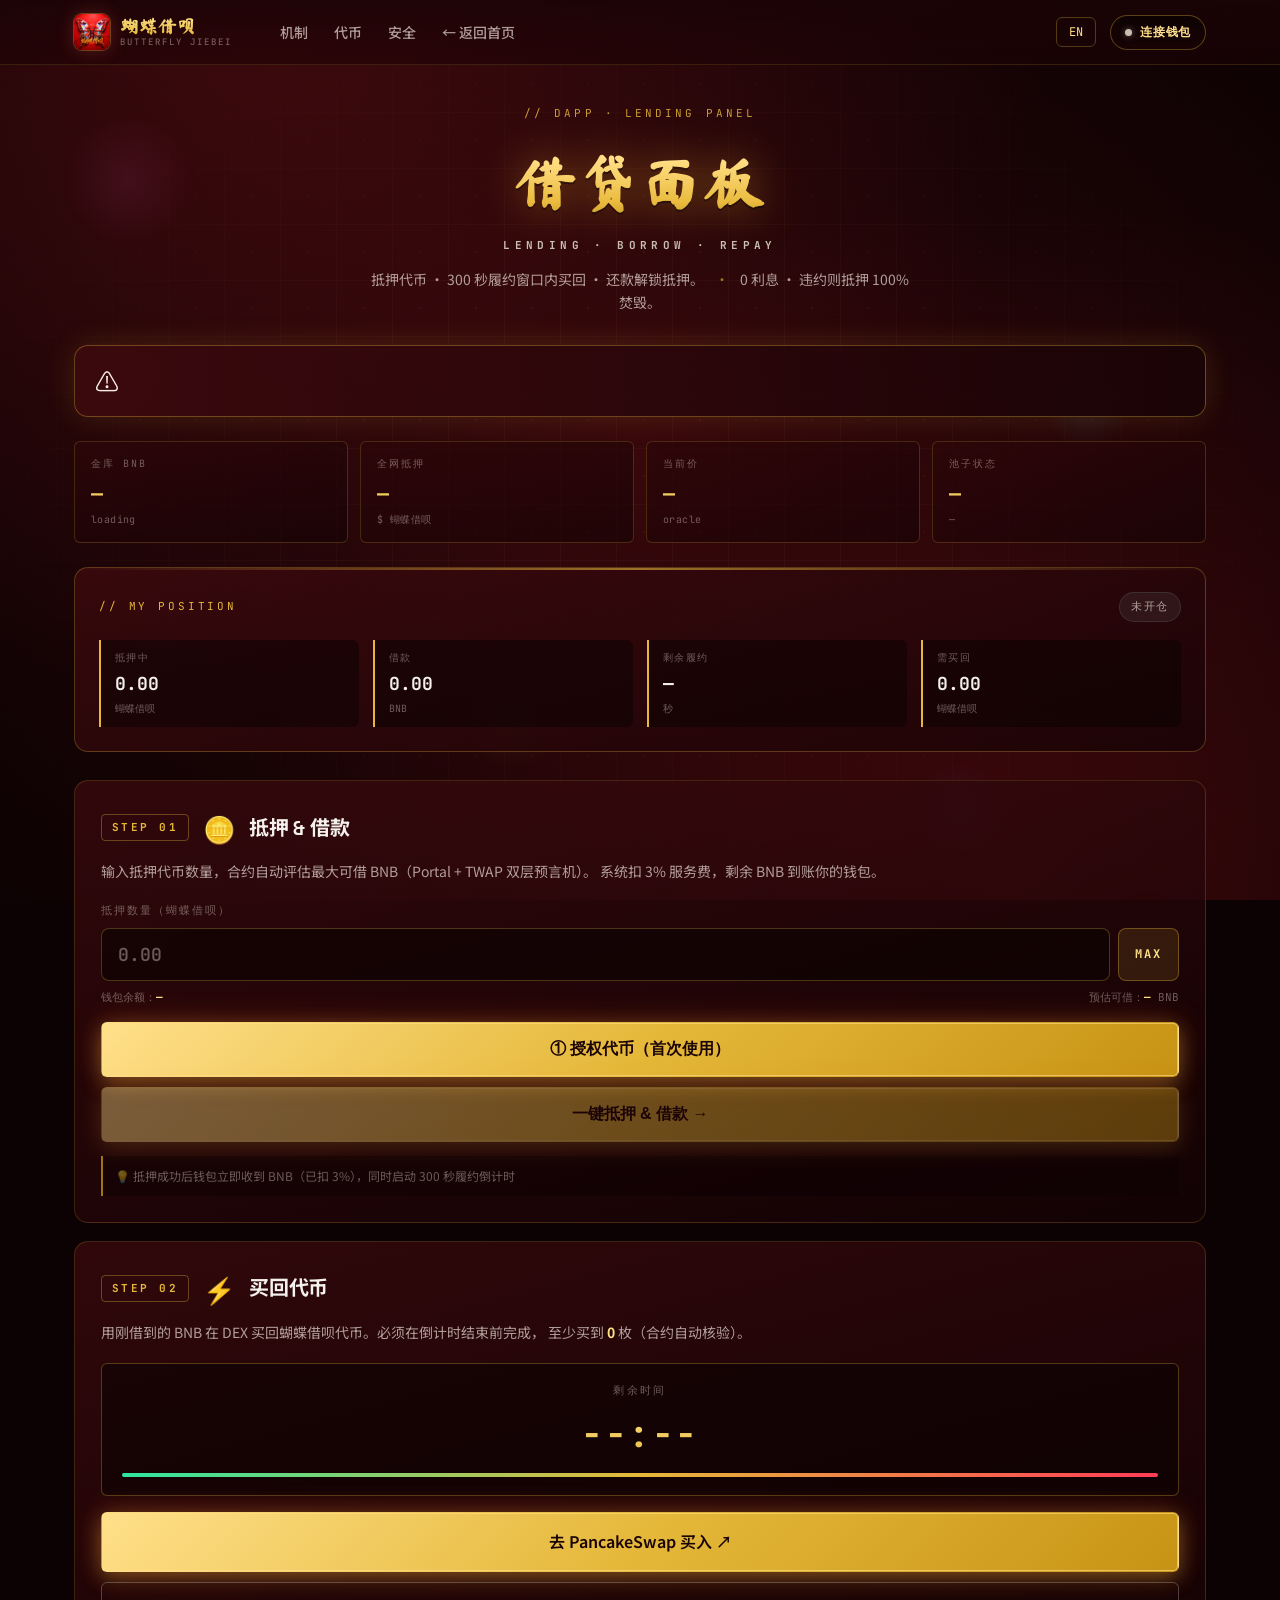
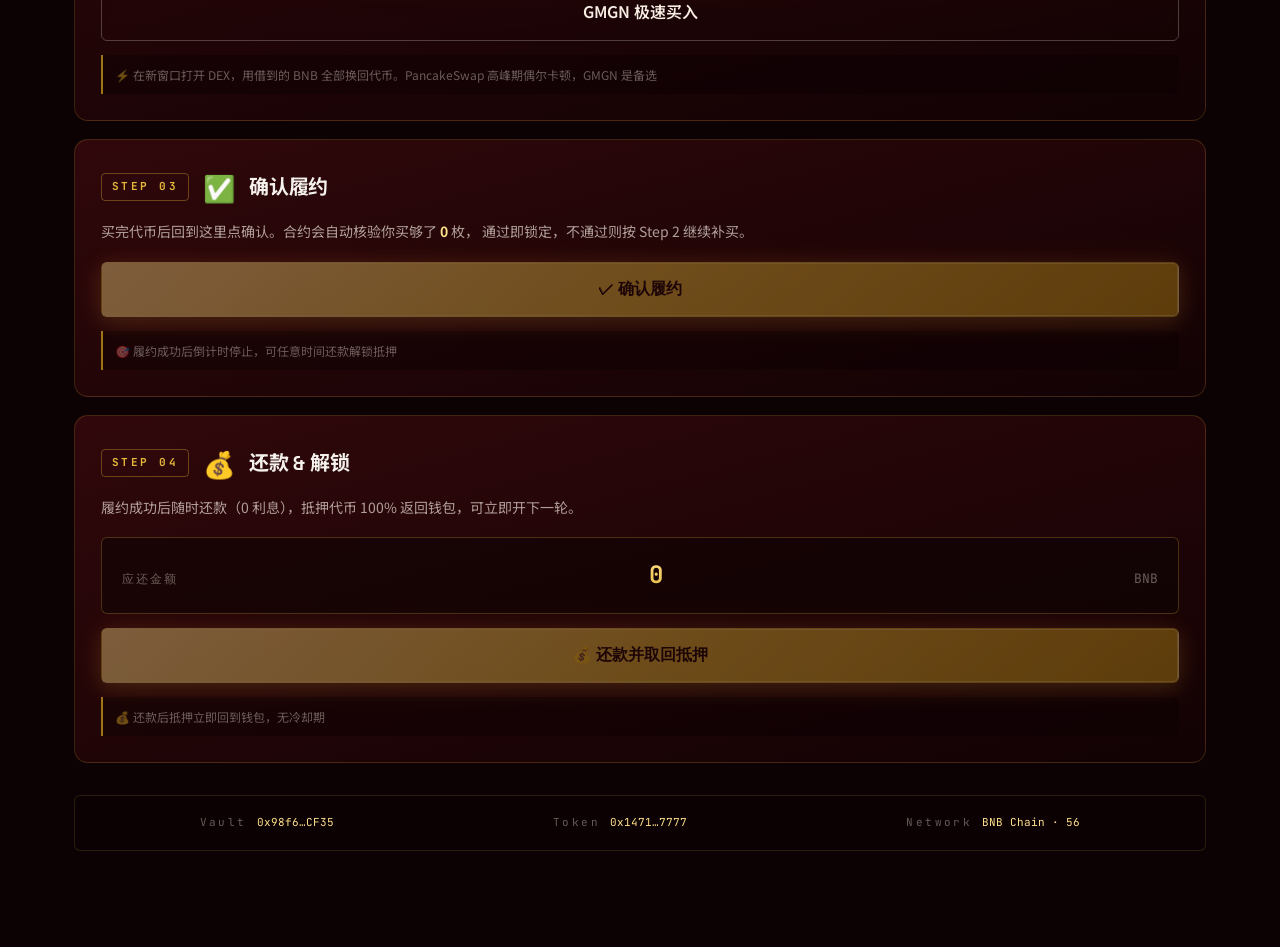
==== app.html @ 82dfabbe "Add DApp lending panel (app.html) wired to live Vault/Token - Full 4-step flow UI: stake & borrow → " ====
<!DOCTYPE html>
<html lang="zh-CN">
<head>
<meta charset="UTF-8" />
<meta name="viewport" content="width=device-width, initial-scale=1.0" />
<title>蝴蝶借呗 DApp · 借贷面板</title>
<meta name="description" content="蝴蝶借呗借贷面板：抵押代币 · 300 秒履约窗口内买回 · 还款解锁。" />
<link rel="icon" href="logo.png" />
<link rel="preconnect" href="https://fonts.googleapis.com" />
<link rel="preconnect" href="https://fonts.gstatic.com" crossorigin />
<link href="https://fonts.googleapis.com/css2?family=JetBrains+Mono:wght@400;500;700&family=Space+Grotesk:wght@500;600;700&family=Noto+Sans+SC:wght@400;700;900&family=Ma+Shan+Zheng&display=swap" rel="stylesheet" />
<link rel="stylesheet" href="styles.css" />
<link rel="stylesheet" href="app.css" />
</head>
<body class="app-body">

<div class="bg-grid" aria-hidden="true"></div>
<div class="bg-scanline" aria-hidden="true"></div>

<!-- NAV -->
<nav class="nav">
  <div class="nav-inner">
    <a class="brand" href="index.html">
      <img class="brand-mark" src="logo.png" alt="蝴蝶借呗" />
      <span class="brand-text">
        <span class="brand-cn">蝴蝶借呗</span>
        <span class="brand-en">BUTTERFLY&nbsp;JIEBEI</span>
      </span>
    </a>
    <div class="nav-links">
      <a href="index.html#mechanism" data-i="nav.mechanism">机制</a>
      <a href="index.html#tokenomics" data-i="nav.tokenomics">代币</a>
      <a href="index.html#security" data-i="nav.security">安全</a>
      <a href="index.html">← 返回首页</a>
    </div>
    <div class="nav-right">
      <button class="lang-switch" id="langSwitch" aria-label="Language">EN</button>
      <button class="btn-wallet" id="walletBtn" type="button">
        <span class="wallet-dot"></span>
        <span class="wallet-label" data-i="wallet.connect">连接钱包</span>
      </button>
    </div>
  </div>
</nav>

<main class="app-main">
  <div class="container">

    <!-- HEADER -->
    <header class="app-header">
      <div class="app-tag">// DAPP · LENDING PANEL</div>
      <h1 class="app-title">
        <span class="title-cn">借贷面板</span>
        <span class="title-en">LENDING · BORROW · REPAY</span>
      </h1>
      <p class="app-sub">
        抵押代币 · 300 秒履约窗口内买回 · 还款解锁抵押。
        <span class="sub-sep">·</span>
        0 利息 · 违约则抵押 100% 焚毁。
      </p>
    </header>

    <!-- STATE BANNER -->
    <div class="state-banner" id="stateBanner" hidden>
      <span class="sb-icon" id="sbIcon">⚠️</span>
      <div class="sb-text">
        <div class="sb-title" id="sbTitle"></div>
        <div class="sb-desc" id="sbDesc"></div>
      </div>
      <button class="sb-action" id="sbAction" type="button" hidden></button>
    </div>

    <!-- LIVE STATS STRIP -->
    <section class="stats-strip" id="statsStrip">
      <div class="stat-tile">
        <div class="st-label">金库 BNB</div>
        <div class="st-val" id="stVaultBnb">—</div>
        <div class="st-sub" id="stVaultBnbSub">loading</div>
      </div>
      <div class="stat-tile">
        <div class="st-label">全网抵押</div>
        <div class="st-val" id="stSTotal">—</div>
        <div class="st-sub" id="stSTotalSub">$ 蝴蝶借呗</div>
      </div>
      <div class="stat-tile">
        <div class="st-label">当前价</div>
        <div class="st-val" id="stPrice">—</div>
        <div class="st-sub" id="stPriceSrc">oracle</div>
      </div>
      <div class="stat-tile">
        <div class="st-label">池子状态</div>
        <div class="st-val" id="stPool">—</div>
        <div class="st-sub" id="stPoolSub">—</div>
      </div>
    </section>

    <!-- POSITION CARD -->
    <section class="position-card" id="positionCard">
      <div class="pc-head">
        <span class="pc-tag">// MY POSITION</span>
        <span class="pc-status" id="pcStatus">未开仓</span>
      </div>
      <div class="pc-grid">
        <div class="pc-item">
          <div class="pc-k">抵押中</div>
          <div class="pc-v" id="pcStake">0.00</div>
          <div class="pc-u">蝴蝶借呗</div>
        </div>
        <div class="pc-item">
          <div class="pc-k">借款</div>
          <div class="pc-v" id="pcBorrow">0.00</div>
          <div class="pc-u">BNB</div>
        </div>
        <div class="pc-item">
          <div class="pc-k">剩余履约</div>
          <div class="pc-v" id="pcTime">—</div>
          <div class="pc-u" id="pcTimeSub">秒</div>
        </div>
        <div class="pc-item">
          <div class="pc-k">需买回</div>
          <div class="pc-v" id="pcReq">0.00</div>
          <div class="pc-u">蝴蝶借呗</div>
        </div>
      </div>
      <div class="pc-progress" id="pcProgress" hidden>
        <div class="pc-progress-fill" id="pcProgressFill"></div>
      </div>
    </section>

    <!-- STEP 1: STAKE & BORROW -->
    <section class="step-card" data-step="1" id="step1">
      <div class="step-head">
        <div class="step-badge">STEP 01</div>
        <div class="step-emoji">🪙</div>
        <h2 class="step-title">抵押 &amp; 借款</h2>
      </div>
      <p class="step-desc">
        输入抵押代币数量，合约自动评估最大可借 BNB（Portal + TWAP 双层预言机）。
        系统扣 3% 服务费，剩余 BNB 到账你的钱包。
      </p>

      <div class="input-group">
        <label class="input-label">抵押数量（蝴蝶借呗）</label>
        <div class="input-row">
          <input type="number" class="input" id="stakeInput" placeholder="0.00" min="0" step="any" />
          <button class="btn-max" id="maxBtn" type="button">MAX</button>
        </div>
        <div class="input-meta">
          <span>钱包余额：<b id="tokenBal">—</b></span>
          <span>预估可借：<b id="bmaxPreview">—</b> BNB</span>
        </div>
      </div>

      <div class="btn-stack">
        <button class="btn btn-primary btn-lg" id="approveBtn" type="button" hidden>
          ① 授权代币（首次使用）
        </button>
        <button class="btn btn-primary btn-lg" id="stakeBtn" type="button" disabled>
          一键抵押 &amp; 借款 →
        </button>
      </div>
      <p class="step-help">💡 抵押成功后钱包立即收到 BNB（已扣 3%），同时启动 300 秒履约倒计时</p>
    </section>

    <!-- STEP 2: BUY BACK -->
    <section class="step-card" data-step="2" id="step2">
      <div class="step-head">
        <div class="step-badge">STEP 02</div>
        <div class="step-emoji">⚡</div>
        <h2 class="step-title">买回代币</h2>
      </div>
      <p class="step-desc">
        用刚借到的 BNB 在 DEX 买回蝴蝶借呗代币。必须在倒计时结束前完成，
        至少买到 <b id="requireDisplay">0</b> 枚（合约自动核验）。
      </p>
      <div class="countdown-box" id="countdownBox">
        <div class="cd-label">剩余时间</div>
        <div class="cd-value" id="countdownValue">--:--</div>
        <div class="cd-bar"><div class="cd-bar-fill" id="cdBarFill"></div></div>
      </div>
      <div class="btn-stack">
        <a class="btn btn-primary btn-lg" id="pancakeBtn" href="#" target="_blank" rel="noopener">
          去 PancakeSwap 买入 ↗
        </a>
        <a class="btn btn-ghost btn-lg" id="gmgnBtn" href="#" target="_blank" rel="noopener">
          GMGN 极速买入
        </a>
      </div>
      <p class="step-help">⚡ 在新窗口打开 DEX，用借到的 BNB 全部换回代币。PancakeSwap 高峰期偶尔卡顿，GMGN 是备选</p>
    </section>

    <!-- STEP 3: CONFIRM -->
    <section class="step-card" data-step="3" id="step3">
      <div class="step-head">
        <div class="step-badge">STEP 03</div>
        <div class="step-emoji">✅</div>
        <h2 class="step-title">确认履约</h2>
      </div>
      <p class="step-desc">
        买完代币后回到这里点确认。合约会自动核验你买够了 <b id="requireDisplay2">0</b> 枚，
        通过即锁定，不通过则按 Step 2 继续补买。
      </p>
      <div class="btn-stack">
        <button class="btn btn-primary btn-lg" id="confirmBtn" type="button" disabled>
          ✓ 确认履约
        </button>
      </div>
      <p class="step-help">🎯 履约成功后倒计时停止，可任意时间还款解锁抵押</p>
    </section>

    <!-- STEP 4: REPAY -->
    <section class="step-card" data-step="4" id="step4">
      <div class="step-head">
        <div class="step-badge">STEP 04</div>
        <div class="step-emoji">💰</div>
        <h2 class="step-title">还款 &amp; 解锁</h2>
      </div>
      <p class="step-desc">
        履约成功后随时还款（0 利息），抵押代币 100% 返回钱包，可立即开下一轮。
      </p>
      <div class="repay-row">
        <div class="repay-k">应还金额</div>
        <div class="repay-v" id="repayAmount">0</div>
        <div class="repay-u">BNB</div>
      </div>
      <div class="btn-stack">
        <button class="btn btn-primary btn-lg" id="repayBtn" type="button" disabled>
          💰 还款并取回抵押
        </button>
      </div>
      <p class="step-help">💰 还款后抵押立即回到钱包，无冷却期</p>
    </section>

    <!-- FOOTER META -->
    <div class="app-meta">
      <div class="meta-row">
        <span class="meta-k">Vault</span>
        <a class="meta-v" id="vaultAddr" href="#" target="_blank" rel="noopener">0x98f6…CF35</a>
      </div>
      <div class="meta-row">
        <span class="meta-k">Token</span>
        <a class="meta-v" id="tokenAddr" href="#" target="_blank" rel="noopener">0x1471…7777</a>
      </div>
      <div class="meta-row">
        <span class="meta-k">Network</span>
        <span class="meta-v">BNB Chain · 56</span>
      </div>
    </div>

  </div>
</main>

<!-- Toast root -->
<div class="toast-root" id="toastRoot" aria-live="polite"></div>

<script type="importmap">
{
  "imports": {
    "ethers": "https://esm.sh/ethers@6.13.4"
  }
}
</script>
<script src="config.js"></script>
<script src="script.js"></script>
<script type="module" src="app.js"></script>
</body>
</html>
---- styles.css ----
/* ═══════════════════════════════════════════════════════════════════════
   蝴蝶借呗 · Butterfly Jiebei — Landing Site
   Palette: Deep Crimson + Chrome Silver + Imperial Gold + Holographic
   ═══════════════════════════════════════════════════════════════════════ */

:root {
  /* Core reds */
  --red-deepest: #0D0203;
  --red-abyss:   #1A0406;
  --red-bg:      #2A0609;
  --red-mid:     #5A0D12;
  --red-brand:   #B3151C;
  --red-glow:    #FF2A35;

  /* Chrome / silver */
  --chrome-1: #F4F1EC;
  --chrome-2: #C9BFB3;
  --chrome-3: #6B5F54;

  /* Gold */
  --gold-1:  #FFE08A;
  --gold-2:  #E5B83A;
  --gold-3:  #9E7514;

  /* Holographic hues (used sparingly as gradients) */
  --holo-a:  #FF6BCB;
  --holo-b:  #7A6BFF;
  --holo-c:  #4EE3FF;
  --holo-d:  #B6FF5F;

  /* Text */
  --text:     #F7EDE3;
  --text-dim: rgba(247,237,227,0.66);
  --text-fade:rgba(247,237,227,0.38);

  /* Utility */
  --danger:  #FF3D57;
  --emerald: #2EE6A0;
  --amber:   var(--gold-2);

  /* Layout */
  --nav-h: 64px;
  --radius: 6px;
  --radius-lg: 14px;
}

* { box-sizing: border-box; margin: 0; padding: 0; }

html { scroll-behavior: smooth; }

body {
  font-family: 'Inter', 'Noto Sans SC', -apple-system, BlinkMacSystemFont, sans-serif;
  color: var(--text);
  background: var(--red-deepest);
  overflow-x: hidden;
  min-height: 100vh;
  line-height: 1.6;
  position: relative;
}

/* ─────────────── Global background: deep crimson + circuit + vignette ─────────────── */

body::before {
  content: "";
  position: fixed;
  inset: 0;
  z-index: -3;
  background:
    radial-gradient(ellipse at 20% 0%, rgba(255,42,53,0.18) 0%, transparent 55%),
    radial-gradient(ellipse at 80% 100%, rgba(179,21,28,0.25) 0%, transparent 55%),
    radial-gradient(ellipse at center, var(--red-bg) 0%, var(--red-abyss) 50%, var(--red-deepest) 100%);
  animation: bgPulse 14s ease-in-out infinite;
}

@keyframes bgPulse {
  0%,100% { filter: brightness(1); }
  50%     { filter: brightness(1.12); }
}

/* Circuit grid */
.bg-grid {
  position: fixed;
  inset: 0;
  z-index: -2;
  pointer-events: none;
  background-image:
    linear-gradient(rgba(255,200,160,0.035) 1px, transparent 1px),
    linear-gradient(90deg, rgba(255,200,160,0.035) 1px, transparent 1px),
    radial-gradient(circle at 50% 50%, rgba(255,180,100,0.06) 1px, transparent 1.5px);
  background-size: 56px 56px, 56px 56px, 56px 56px;
  mask-image: radial-gradient(ellipse at center, black 30%, transparent 85%);
  -webkit-mask-image: radial-gradient(ellipse at center, black 30%, transparent 85%);
  animation: gridDrift 40s linear infinite;
}

@keyframes gridDrift {
  from { background-position: 0 0, 0 0, 0 0; }
  to   { background-position: 56px 56px, -56px 56px, 28px 28px; }
}

/* CRT scanlines (very subtle) */
.bg-scanline {
  position: fixed;
  inset: 0;
  z-index: -1;
  pointer-events: none;
  background: repeating-linear-gradient(
    0deg,
    rgba(0,0,0,0) 0px,
    rgba(0,0,0,0) 2px,
    rgba(0,0,0,0.05) 2px,
    rgba(0,0,0,0.05) 3px
  );
  opacity: 0.4;
  mix-blend-mode: multiply;
  animation: scanMove 8s linear infinite;
}

@keyframes scanMove {
  from { background-position-y: 0; }
  to   { background-position-y: 100px; }
}

/* Floating holographic particles */
body::after {
  content: "";
  position: fixed;
  inset: 0;
  z-index: -1;
  pointer-events: none;
  background:
    radial-gradient(circle at 10% 20%, rgba(255,107,203,0.08) 0%, transparent 5%),
    radial-gradient(circle at 85% 45%, rgba(78,227,255,0.07) 0%, transparent 4%),
    radial-gradient(circle at 40% 80%, rgba(182,255,95,0.06) 0%, transparent 5%),
    radial-gradient(circle at 75% 90%, rgba(122,107,255,0.08) 0%, transparent 4%);
  animation: floatOrbs 22s ease-in-out infinite alternate;
}

@keyframes floatOrbs {
  0%   { transform: translate(0,0) scale(1); }
  50%  { transform: translate(-20px,15px) scale(1.1); }
  100% { transform: translate(30px,-25px) scale(0.95); }
}

/* ─────────────── Typography ─────────────── */

h1,h2,h3,h4 { font-family: 'Space Grotesk', 'Noto Sans SC', sans-serif; letter-spacing: -0.01em; }

.brand-cn,
.title-cn {
  font-family: 'Ma Shan Zheng', 'ZCOOL KuaiLe', 'Noto Sans SC', cursive;
  font-weight: 900;
  letter-spacing: 0.05em;
}

.mono, .step-code, pre, code, .tile-label, .sec-tag, .num, .brand-en, .road-tag, .tok-bd-v, .tok-v, .ex-label, .wheel-n {
  font-family: 'JetBrains Mono', ui-monospace, SFMono-Regular, Menlo, monospace;
}

/* Gold calligraphy gradient (for 蝴蝶借呗 text) */
.title-cn {
  background: linear-gradient(180deg, #FFF0C4 0%, var(--gold-1) 25%, var(--gold-2) 55%, var(--gold-3) 95%);
  -webkit-background-clip: text;
  background-clip: text;
  color: transparent;
  filter: drop-shadow(0 2px 0 rgba(0,0,0,0.4)) drop-shadow(0 0 28px rgba(255,180,40,0.5));
  text-shadow: 0 0 1px rgba(255,200,80,0.2);
}

/* ─────────────── Layout ─────────────── */

.container {
  max-width: 1180px;
  margin: 0 auto;
  padding: 0 24px;
  position: relative;
}

.section {
  padding: 96px 0;
  position: relative;
}

.sec-head {
  text-align: center;
  margin-bottom: 56px;
}
.sec-tag {
  color: var(--gold-2);
  font-size: 12px;
  letter-spacing: 0.28em;
  margin-bottom: 14px;
  opacity: 0.85;
}
.sec-title {
  font-size: clamp(28px, 5vw, 46px);
  font-weight: 800;
  background: linear-gradient(180deg, var(--chrome-1) 0%, var(--chrome-2) 70%, var(--chrome-3) 100%);
  -webkit-background-clip: text;
  background-clip: text;
  color: transparent;
  margin-bottom: 12px;
  filter: drop-shadow(0 2px 6px rgba(0,0,0,0.6));
}
.sec-sub {
  color: var(--text-dim);
  max-width: 640px;
  margin: 0 auto;
  font-size: 15px;
}

/* ─────────────── NAV ─────────────── */

.nav {
  position: sticky;
  top: 0;
  z-index: 50;
  backdrop-filter: blur(14px) saturate(1.2);
  -webkit-backdrop-filter: blur(14px) saturate(1.2);
  background: linear-gradient(180deg, rgba(26,4,6,0.85) 0%, rgba(26,4,6,0.55) 100%);
  border-bottom: 1px solid rgba(229,184,58,0.15);
}
.nav-inner {
  max-width: 1180px;
  margin: 0 auto;
  padding: 0 24px;
  height: var(--nav-h);
  display: flex;
  align-items: center;
  gap: 32px;
}
.brand {
  display: inline-flex;
  align-items: center;
  gap: 10px;
  text-decoration: none;
}
.brand-mark {
  width: 36px;
  height: 36px;
  object-fit: contain;
  border-radius: 8px;
  box-shadow: 0 0 0 1px rgba(229,184,58,0.3), 0 0 18px rgba(255,100,100,0.25);
  animation: brandPulse 3s ease-in-out infinite;
}
@keyframes brandPulse {
  0%,100% { filter: drop-shadow(0 0 6px rgba(255,160,50,0.35)); }
  50%     { filter: drop-shadow(0 0 14px rgba(255,180,80,0.7)); }
}
.brand-text { display: inline-flex; flex-direction: column; line-height: 1; gap: 3px; }
.brand-cn {
  font-size: 18px;
  background: linear-gradient(180deg, var(--gold-1) 0%, var(--gold-2) 100%);
  -webkit-background-clip: text;
  background-clip: text;
  color: transparent;
}
.brand-en {
  font-size: 9px;
  letter-spacing: 0.22em;
  color: var(--text-fade);
  font-weight: 500;
}

.nav-links {
  display: flex;
  gap: 26px;
  margin-left: 16px;
  flex: 1;
}
.nav-links a {
  color: var(--text-dim);
  text-decoration: none;
  font-size: 14px;
  font-weight: 500;
  transition: color .25s, text-shadow .25s;
  position: relative;
}
.nav-links a:hover {
  color: var(--gold-1);
  text-shadow: 0 0 12px rgba(255,200,80,0.45);
}
.nav-links a::after {
  content: "";
  position: absolute;
  left: 0; bottom: -6px;
  height: 1px;
  width: 0;
  background: linear-gradient(90deg, var(--gold-2), transparent);
  transition: width .3s ease;
}
.nav-links a:hover::after { width: 100%; }

.nav-right { display: flex; align-items: center; gap: 14px; margin-left: auto; }

.lang-switch {
  background: transparent;
  border: 1px solid rgba(229,184,58,0.3);
  color: var(--gold-1);
  padding: 6px 12px;
  border-radius: var(--radius);
  font-family: 'JetBrains Mono', monospace;
  font-size: 12px;
  cursor: pointer;
  transition: all .25s;
}
.lang-switch:hover {
  border-color: var(--gold-2);
  background: rgba(229,184,58,0.12);
  box-shadow: 0 0 14px rgba(229,184,58,0.25);
}

/* Connect Wallet button */
.btn-wallet {
  display: inline-flex;
  align-items: center;
  gap: 8px;
  background: linear-gradient(180deg, rgba(10,2,3,0.7), rgba(26,4,6,0.5));
  border: 1px solid rgba(229,184,58,0.35);
  color: var(--gold-1);
  font-family: 'JetBrains Mono', monospace;
  font-size: 12px;
  font-weight: 600;
  letter-spacing: 0.06em;
  padding: 8px 14px;
  border-radius: 999px;
  cursor: pointer;
  transition: all .25s;
  position: relative;
}
.btn-wallet:hover:not(:disabled) {
  border-color: var(--gold-1);
  background: rgba(229,184,58,0.12);
  box-shadow: 0 0 18px rgba(229,184,58,0.35);
  transform: translateY(-1px);
}
.btn-wallet:disabled { opacity: 0.6; cursor: wait; }
.btn-wallet .wallet-dot {
  width: 7px; height: 7px;
  border-radius: 50%;
  background: var(--chrome-2);
  box-shadow: 0 0 6px rgba(201,191,179,0.5);
  transition: background .3s, box-shadow .3s;
}
.btn-wallet.connected {
  border-color: rgba(46,230,160,0.6);
  color: var(--chrome-1);
  background: linear-gradient(180deg, rgba(8,32,22,0.75), rgba(5,22,14,0.6));
}
.btn-wallet.connected:hover {
  border-color: var(--emerald);
  box-shadow: 0 0 18px rgba(46,230,160,0.35);
}
.btn-wallet.connected .wallet-dot {
  background: var(--emerald);
  box-shadow: 0 0 10px var(--emerald);
  animation: blinkDot 1.6s ease-in-out infinite;
}
.btn-wallet.loading .wallet-dot {
  background: var(--gold-2);
  animation: spin 0.9s linear infinite;
  border-radius: 2px;
}
@keyframes spin { to { transform: rotate(360deg); } }

/* Disconnect menu */
.wallet-menu {
  position: absolute;
  top: calc(100% + 8px);
  right: 0;
  min-width: 220px;
  padding: 8px;
  background: linear-gradient(180deg, rgba(26,4,6,0.98), rgba(10,2,3,0.98));
  border: 1px solid rgba(229,184,58,0.35);
  border-radius: 10px;
  box-shadow: 0 20px 40px rgba(0,0,0,0.5);
  z-index: 100;
  display: none;
  backdrop-filter: blur(8px);
}
.wallet-menu.open { display: block; animation: fadeUp .2s ease; }
.wallet-menu-item {
  display: flex;
  align-items: center;
  gap: 8px;
  width: 100%;
  padding: 8px 12px;
  background: transparent;
  border: none;
  color: var(--text);
  font-family: 'JetBrains Mono', monospace;
  font-size: 12px;
  text-align: left;
  border-radius: 6px;
  cursor: pointer;
  transition: background .2s, color .2s;
  text-decoration: none;
}
.wallet-menu-item:hover { background: rgba(229,184,58,0.1); color: var(--gold-1); }
.wallet-menu-item.danger:hover { background: rgba(255,61,87,0.12); color: var(--danger); }
.wallet-menu-full {
  padding: 10px 12px;
  font-size: 11px;
  color: var(--text-fade);
  word-break: break-all;
  line-height: 1.6;
  border-bottom: 1px dashed rgba(229,184,58,0.2);
  margin-bottom: 6px;
}
.wallet-menu-full b { color: var(--gold-1); font-weight: 600; }

/* Mobile nav: only brand + lang + wallet; drop the long "进入 App · 毕业后开放" */
@media (max-width: 900px) {
  .nav-launch { display: none !important; }
  .nav-inner { gap: 12px; padding: 0 14px; }
  .nav-right { gap: 8px; }
  .btn-wallet {
    padding: 7px 12px;
    font-size: 11px;
    gap: 6px;
    letter-spacing: 0.02em;
  }
  .btn-wallet .wallet-label {
    max-width: 120px;
    overflow: hidden;
    text-overflow: ellipsis;
    white-space: nowrap;
  }
  .lang-switch { padding: 6px 10px; font-size: 11px; }
  /* Viewport-safe dropdown (doesn't get clipped when button is near edge) */
  .wallet-menu {
    position: fixed;
    top: calc(var(--nav-h) + 8px) !important;
    right: 12px;
    left: auto;
    min-width: 240px;
    max-width: calc(100vw - 24px);
  }
}
@media (max-width: 380px) {
  .brand-en { display: none; }
  .btn-wallet .wallet-label { max-width: 92px; }
}

/* ─────────────── Buttons ─────────────── */

.btn {
  display: inline-flex;
  align-items: center;
  justify-content: center;
  gap: 8px;
  padding: 12px 22px;
  border-radius: var(--radius);
  font-weight: 600;
  font-size: 14px;
  text-decoration: none;
  cursor: pointer;
  border: 1px solid transparent;
  transition: transform .2s, box-shadow .3s, background .3s, border-color .3s;
  position: relative;
  overflow: hidden;
}
.btn-lg { padding: 16px 32px; font-size: 16px; }

.btn-primary {
  color: #1a0406;
  background: linear-gradient(135deg, var(--gold-1) 0%, var(--gold-2) 50%, #C79315 100%);
  box-shadow:
    0 0 0 1px rgba(255,224,138,0.6) inset,
    0 6px 20px rgba(229,184,58,0.35),
    0 0 30px rgba(255,100,40,0.25);
}
.btn-primary:hover {
  transform: translateY(-2px);
  box-shadow:
    0 0 0 1px rgba(255,224,138,0.8) inset,
    0 10px 28px rgba(229,184,58,0.55),
    0 0 40px rgba(255,100,40,0.4);
}
.btn-primary::before {
  content: "";
  position: absolute;
  top: 0; left: -60%;
  width: 40%; height: 100%;
  background: linear-gradient(90deg, transparent, rgba(255,255,255,0.45), transparent);
  transform: skewX(-20deg);
  animation: btnShine 3.5s ease-in-out infinite;
}
@keyframes btnShine {
  0%, 60% { left: -60%; }
  100%    { left: 130%; }
}

.btn-ghost {
  color: var(--text);
  background: transparent;
  border: 1px solid rgba(244,241,236,0.25);
  backdrop-filter: blur(6px);
}
.btn-ghost:hover {
  border-color: var(--gold-2);
  color: var(--gold-1);
  background: rgba(229,184,58,0.08);
  box-shadow: 0 0 22px rgba(229,184,58,0.3);
}

/* Disabled "Coming Soon" state (nav / CTA buttons before DApp ships) */
.btn-soon {
  position: relative;
  cursor: not-allowed;
  filter: saturate(0.55);
  opacity: 0.82;
}
.btn-soon::after {
  content: "SOON";
  position: absolute;
  top: -8px; right: -10px;
  font-family: 'JetBrains Mono', monospace;
  font-size: 9px;
  font-weight: 700;
  letter-spacing: 0.2em;
  padding: 3px 7px;
  border-radius: 4px;
  background: var(--red-brand);
  color: var(--gold-1);
  box-shadow: 0 0 10px rgba(179,21,28,0.6);
  pointer-events: none;
  animation: soonPulse 2s ease-in-out infinite;
}
@keyframes soonPulse {
  0%,100% { transform: scale(1);   box-shadow: 0 0 10px rgba(179,21,28,0.6); }
  50%     { transform: scale(1.08); box-shadow: 0 0 18px rgba(255,42,53,0.9); }
}
.btn-soon:hover {
  transform: none !important;
  box-shadow: 0 0 0 1px rgba(255,224,138,0.4) inset !important;
}

/* ─────────────── HERO ─────────────── */

.hero {
  min-height: calc(100vh - var(--nav-h));
  display: flex;
  align-items: center;
  justify-content: center;
  text-align: center;
  padding: 60px 24px 100px;
  position: relative;
}

.ascii-banner {
  font-family: 'JetBrains Mono', monospace;
  font-size: 11px;
  line-height: 1.5;
  color: var(--text-fade);
  text-align: left;
  display: inline-block;
  margin: 0 auto 28px;
  padding: 10px 16px;
  background: rgba(10,2,3,0.5);
  border: 1px solid rgba(229,184,58,0.15);
  border-radius: var(--radius);
  white-space: pre;
  opacity: 0;
  animation: fadeUp .8s ease forwards .2s;
}
.ascii-banner .ok { color: var(--emerald); font-weight: 700; }

.hero-logo-wrap {
  position: relative;
  width: min(340px, 70vw);
  height: min(340px, 70vw);
  margin: 0 auto 28px;
  display: flex;
  align-items: center;
  justify-content: center;
}
.hero-logo {
  width: 100%;
  height: 100%;
  object-fit: contain;
  border-radius: 20px;
  box-shadow:
    0 0 0 1px rgba(229,184,58,0.25),
    0 30px 80px rgba(0,0,0,0.6),
    0 0 80px rgba(255,80,40,0.35);
  animation: logoFloat 5s ease-in-out infinite, logoEnter 1.2s cubic-bezier(.2,.9,.3,1.2);
  will-change: transform;
}
@keyframes logoEnter {
  from { opacity: 0; transform: scale(0.7) rotate(-6deg); filter: blur(14px); }
  to   { opacity: 1; transform: scale(1)   rotate(0);    filter: blur(0); }
}
@keyframes logoFloat {
  0%,100% { transform: translateY(0) rotate(0); }
  50%     { transform: translateY(-12px) rotate(0.8deg); }
}
.hero-logo-halo {
  position: absolute;
  inset: -20%;
  z-index: -1;
  border-radius: 50%;
  background:
    conic-gradient(from 0deg,
      rgba(255,107,203,0.35),
      rgba(122,107,255,0.35),
      rgba(78,227,255,0.35),
      rgba(182,255,95,0.25),
      rgba(255,224,138,0.35),
      rgba(255,107,203,0.35));
  filter: blur(50px);
  opacity: 0.55;
  animation: haloSpin 18s linear infinite;
}
@keyframes haloSpin {
  from { transform: rotate(0); }
  to   { transform: rotate(360deg); }
}

.tag-line {
  display: inline-flex;
  align-items: center;
  gap: 10px;
  padding: 8px 16px;
  margin-bottom: 22px;
  background: rgba(10,2,3,0.6);
  border: 1px solid rgba(229,184,58,0.3);
  border-radius: 999px;
  font-size: 12px;
  color: var(--gold-1);
  letter-spacing: 0.1em;
  font-family: 'JetBrains Mono', monospace;
  opacity: 0;
  animation: fadeUp .8s ease forwards .5s;
}
.tag-line .dot {
  width: 7px; height: 7px;
  border-radius: 50%;
  background: var(--red-glow);
  box-shadow: 0 0 10px var(--red-glow);
  animation: blinkDot 1.3s ease-in-out infinite;
}
@keyframes blinkDot {
  0%,100% { opacity: 1; }
  50%     { opacity: 0.3; }
}

.hero-title {
  display: flex;
  flex-direction: column;
  align-items: center;
  gap: 8px;
  margin-bottom: 18px;
  opacity: 0;
  animation: fadeUp 1s ease forwards .7s;
}
.hero-title .title-cn {
  font-size: clamp(56px, 10vw, 120px);
  line-height: 0.95;
}
.hero-title .title-en {
  font-family: 'JetBrains Mono', monospace;
  font-size: clamp(12px, 1.6vw, 18px);
  letter-spacing: 0.4em;
  color: var(--chrome-2);
  font-weight: 500;
}

.hero-sub {
  font-size: clamp(16px, 2.2vw, 22px);
  color: var(--text);
  margin-bottom: 22px;
  opacity: 0;
  animation: fadeUp 1s ease forwards .9s;
}
.hero-sub .sep {
  color: var(--gold-2);
  margin: 0 10px;
  text-shadow: 0 0 10px rgba(229,184,58,0.6);
}

.hero-desc {
  max-width: 640px;
  margin: 0 auto 40px;
  color: var(--text-dim);
  font-size: 15px;
  line-height: 1.8;
  opacity: 0;
  animation: fadeUp 1s ease forwards 1.1s;
}

.hero-cta {
  display: flex;
  gap: 14px;
  justify-content: center;
  flex-wrap: wrap;
  margin-bottom: 56px;
  opacity: 0;
  animation: fadeUp 1s ease forwards 1.3s;
}

.hero-tiles {
  display: grid;
  grid-template-columns: repeat(4, minmax(0,1fr));
  gap: 14px;
  max-width: 760px;
  margin: 0 auto;
  opacity: 0;
  animation: fadeUp 1s ease forwards 1.5s;
}
.tile {
  background: linear-gradient(180deg, rgba(45,6,9,0.75), rgba(26,4,6,0.55));
  border: 1px solid rgba(229,184,58,0.18);
  border-radius: var(--radius);
  padding: 16px 14px;
  text-align: center;
  transition: transform .3s, border-color .3s, box-shadow .3s;
  position: relative;
  overflow: hidden;
}
.tile::before {
  content: "";
  position: absolute; inset: 0;
  background: linear-gradient(135deg, transparent 30%, rgba(229,184,58,0.08) 50%, transparent 70%);
  transform: translateX(-100%);
  transition: transform .5s;
}
.tile:hover {
  transform: translateY(-4px);
  border-color: rgba(229,184,58,0.5);
  box-shadow: 0 10px 28px rgba(0,0,0,0.5), 0 0 22px rgba(229,184,58,0.2);
}
.tile:hover::before { transform: translateX(100%); }
.tile-label {
  color: var(--text-fade);
  font-size: 10px;
  letter-spacing: 0.2em;
  margin-bottom: 6px;
}
.tile-val {
  font-family: 'JetBrains Mono', monospace;
  font-weight: 700;
  font-size: 24px;
  background: linear-gradient(180deg, var(--gold-1), var(--gold-2));
  -webkit-background-clip: text;
  background-clip: text;
  color: transparent;
}
.tile-val .num { font-size: 30px; }

/* Contract address pill */
.contract-pill {
  display: inline-flex;
  align-items: center;
  gap: 10px;
  margin: 0 auto 44px;
  padding: 10px 18px;
  background: linear-gradient(180deg, rgba(10,2,3,0.75), rgba(26,4,6,0.55));
  border: 1px solid rgba(229,184,58,0.3);
  border-radius: 999px;
  font-family: 'JetBrains Mono', monospace;
  font-size: 12px;
  color: var(--text-dim);
  cursor: pointer;
  transition: border-color .25s, box-shadow .25s, transform .2s;
  position: relative;
  opacity: 0;
  animation: fadeUp 1s ease forwards 1.4s;
}
.contract-pill:hover {
  border-color: var(--gold-2);
  box-shadow: 0 0 24px rgba(229,184,58,0.25);
  transform: translateY(-1px);
}
.contract-pill .cp-label {
  color: var(--gold-2);
  letter-spacing: 0.24em;
  font-weight: 700;
  font-size: 10px;
}
.contract-pill .cp-addr {
  color: var(--chrome-1);
  font-weight: 600;
  letter-spacing: 0.04em;
}
.contract-pill .cp-sep { color: var(--gold-3); opacity: 0.6; }
.contract-pill .cp-link {
  color: var(--gold-1);
  text-decoration: none;
  transition: color .2s;
}
.contract-pill .cp-link:hover { color: #FFF0C4; text-shadow: 0 0 12px rgba(255,200,80,0.5); }
.contract-pill .cp-badge {
  color: var(--emerald);
  font-weight: 700;
  font-size: 11px;
  text-shadow: 0 0 8px rgba(46,230,160,0.4);
}
.contract-pill.copied { border-color: var(--emerald); box-shadow: 0 0 24px rgba(46,230,160,0.35); }
.contract-pill.copied::after {
  content: "COPIED ✓";
  position: absolute;
  top: -30px; left: 50%;
  transform: translateX(-50%);
  background: var(--emerald);
  color: #0D0203;
  font-size: 10px;
  font-weight: 700;
  letter-spacing: 0.2em;
  padding: 4px 10px;
  border-radius: 4px;
}

@media (max-width: 540px) {
  .contract-pill { flex-wrap: wrap; justify-content: center; padding: 10px 14px; font-size: 11px; }
  .contract-pill .cp-sep { display: none; }
}

/* ─────────────── Reveal on scroll ─────────────── */

.reveal {
  opacity: 0;
  transform: translateY(30px);
  transition: opacity .9s ease, transform .9s cubic-bezier(.2,.8,.3,1);
}
.reveal.visible {
  opacity: 1;
  transform: translateY(0);
}

@keyframes fadeUp {
  from { opacity: 0; transform: translateY(20px); }
  to   { opacity: 1; transform: translateY(0); }
}

/* ─────────────── MECHANISM ─────────────── */

.flow-grid {
  display: grid;
  grid-template-columns: repeat(4, minmax(0, 1fr));
  gap: 20px;
}
.flow-step {
  background: linear-gradient(165deg, rgba(60,10,14,0.85), rgba(26,4,6,0.85));
  border: 1px solid rgba(229,184,58,0.2);
  border-radius: var(--radius-lg);
  padding: 26px 22px;
  position: relative;
  overflow: hidden;
  transition: transform .35s, border-color .35s, box-shadow .35s;
}
.flow-step::before {
  content: "";
  position: absolute;
  top: 0; left: 0;
  width: 100%; height: 2px;
  background: linear-gradient(90deg, transparent, var(--gold-2), transparent);
  transform: translateX(-100%);
  transition: transform .6s;
}
.flow-step:hover {
  transform: translateY(-6px);
  border-color: rgba(229,184,58,0.5);
  box-shadow: 0 20px 50px rgba(0,0,0,0.5), 0 0 30px rgba(255,100,40,0.25);
}
.flow-step:hover::before { transform: translateX(100%); }

.step-no {
  font-family: 'JetBrains Mono', monospace;
  font-weight: 700;
  font-size: 11px;
  color: var(--gold-2);
  letter-spacing: 0.3em;
  margin-bottom: 12px;
  opacity: 0.8;
}
.step-icon {
  font-size: 36px;
  margin-bottom: 14px;
  display: inline-block;
  animation: iconFloat 4s ease-in-out infinite;
}
.flow-step:nth-child(2) .step-icon { animation-delay: .5s; }
.flow-step:nth-child(3) .step-icon { animation-delay: 1s; }
.flow-step:nth-child(4) .step-icon { animation-delay: 1.5s; }
@keyframes iconFloat {
  0%,100% { transform: translateY(0) rotate(0); }
  50%     { transform: translateY(-6px) rotate(3deg); }
}
.flow-step h3 {
  font-size: 18px;
  margin-bottom: 10px;
  color: var(--chrome-1);
}
.flow-step p {
  color: var(--text-dim);
  font-size: 13.5px;
  line-height: 1.7;
  margin-bottom: 14px;
}
.step-code {
  font-family: 'JetBrains Mono', monospace;
  font-size: 11px;
  color: var(--gold-1);
  background: rgba(10,2,3,0.7);
  padding: 6px 10px;
  border-radius: 4px;
  border-left: 2px solid var(--gold-2);
  display: inline-block;
  opacity: 0.9;
}

/* Example flow */
.example-box {
  margin-top: 48px;
  background: linear-gradient(135deg, rgba(60,10,14,0.7), rgba(26,4,6,0.7));
  border: 1px solid rgba(229,184,58,0.22);
  border-radius: var(--radius-lg);
  padding: 28px;
  position: relative;
  overflow: hidden;
}
.example-box::before {
  content: "";
  position: absolute;
  top: -2px; left: 0;
  width: 100%; height: 2px;
  background: linear-gradient(90deg, transparent, var(--gold-2) 50%, transparent);
  animation: scanX 4s ease-in-out infinite;
}
@keyframes scanX {
  0%,100% { opacity: 0.2; transform: translateX(-30%); }
  50%     { opacity: 1; transform: translateX(30%); }
}
.ex-head {
  display: flex;
  align-items: center;
  gap: 10px;
  margin-bottom: 20px;
  font-family: 'JetBrains Mono', monospace;
  font-size: 11px;
  letter-spacing: 0.3em;
  color: var(--gold-2);
}
.ex-dot {
  width: 7px; height: 7px;
  border-radius: 50%;
  background: var(--emerald);
  box-shadow: 0 0 10px var(--emerald);
  animation: blinkDot 1.3s ease-in-out infinite;
}
.ex-flow {
  display: flex;
  align-items: center;
  gap: 16px;
  flex-wrap: wrap;
  justify-content: center;
}
.ex-flow + .ex-flow { margin-top: 16px; padding-top: 16px; border-top: 1px dashed rgba(229,184,58,0.2); }
.ex-alt .ex-k { color: var(--danger); }

.ex-step {
  display: flex;
  flex-direction: column;
  gap: 4px;
  padding: 10px 16px;
  background: rgba(10,2,3,0.5);
  border: 1px solid rgba(244,241,236,0.12);
  border-radius: var(--radius);
  min-width: 130px;
}
.ex-k { font-size: 11px; color: var(--text-fade); letter-spacing: 0.05em; }
.ex-v { font-size: 14px; color: var(--text); font-weight: 600; }
.ex-v b { color: var(--gold-1); }
.ex-arr {
  color: var(--gold-2);
  font-family: 'JetBrains Mono', monospace;
  font-size: 22px;
  animation: arrShift 1.6s ease-in-out infinite;
}
@keyframes arrShift {
  0%,100% { transform: translateX(0); opacity: 0.6; }
  50%     { transform: translateX(4px); opacity: 1; }
}
.ex-win { border-color: rgba(46,230,160,0.5); background: rgba(46,230,160,0.08); }
.ex-burn { border-color: rgba(255,61,87,0.5); background: rgba(255,61,87,0.08); animation: burnPulse 1.6s ease-in-out infinite; }
@keyframes burnPulse {
  0%,100% { box-shadow: 0 0 0 0 rgba(255,61,87,0.4); }
  50%     { box-shadow: 0 0 0 10px rgba(255,61,87,0); }
}

/* ─────────────── TOKENOMICS ─────────────── */

.tok-grid {
  display: grid;
  grid-template-columns: 1fr 1fr;
  gap: 28px;
}
.tok-card {
  background: linear-gradient(165deg, rgba(60,10,14,0.85), rgba(26,4,6,0.85));
  border: 1px solid rgba(229,184,58,0.22);
  border-radius: var(--radius-lg);
  padding: 32px;
  position: relative;
  overflow: hidden;
  transition: transform .35s, box-shadow .35s;
}
.tok-card:hover { transform: translateY(-4px); box-shadow: 0 18px 40px rgba(0,0,0,0.5); }

.tok-row {
  display: flex;
  justify-content: space-between;
  align-items: center;
  padding: 14px 0;
  border-bottom: 1px dashed rgba(229,184,58,0.15);
}
.tok-row:last-child { border-bottom: none; }
.tok-k { color: var(--text-dim); font-size: 14px; }
.tok-v { font-weight: 700; font-size: 24px; }
.tok-v-accent {
  background: linear-gradient(180deg, var(--gold-1), var(--gold-2));
  -webkit-background-clip: text;
  background-clip: text;
  color: transparent;
}
.tok-v-danger {
  color: var(--danger);
  text-shadow: 0 0 12px rgba(255,61,87,0.4);
}

.tok-divider {
  height: 1px;
  margin: 18px 0;
  background: linear-gradient(90deg, transparent, rgba(229,184,58,0.35), transparent);
}

.tok-breakdown { display: flex; flex-direction: column; gap: 12px; }
.tok-bd-row {
  display: grid;
  grid-template-columns: 24px 1fr auto 120px;
  gap: 10px;
  align-items: center;
}
.tok-bd-ic { font-size: 18px; }
.tok-bd-k { color: var(--text); font-size: 13px; }
.tok-bd-v {
  font-weight: 700;
  font-size: 15px;
  color: var(--gold-1);
  min-width: 34px;
  text-align: right;
}
.tok-bar {
  height: 8px;
  background: rgba(0,0,0,0.4);
  border-radius: 99px;
  overflow: hidden;
  position: relative;
}
.tok-bar-fill {
  display: block;
  height: 100%;
  border-radius: 99px;
  box-shadow: 0 0 14px currentColor;
  position: relative;
  animation: barShimmer 2.4s linear infinite;
  background-size: 200% 100%;
}
@keyframes barShimmer {
  from { background-position: 0 0; }
  to   { background-position: 200% 0; }
}

/* Wheel */
.tok-wheel { text-align: center; display: flex; flex-direction: column; gap: 8px; justify-content: center; }
.wheel-title {
  font-family: 'JetBrains Mono', monospace;
  color: var(--gold-2);
  font-size: 12px;
  letter-spacing: 0.3em;
  margin-bottom: 16px;
}
.wheel-step {
  display: inline-flex;
  align-items: center;
  justify-content: center;
  gap: 10px;
  padding: 10px 16px;
  background: rgba(10,2,3,0.5);
  border: 1px solid rgba(244,241,236,0.1);
  border-radius: var(--radius);
  font-size: 14px;
  color: var(--text);
  margin: 0 auto;
  width: fit-content;
  transition: transform .25s, border-color .25s;
}
.wheel-step:hover { border-color: var(--gold-2); transform: scale(1.04); }
.wheel-n {
  color: var(--gold-2);
  font-weight: 700;
  font-size: 11px;
}
.wheel-arr {
  color: var(--gold-2);
  font-size: 20px;
  animation: wheelArr 1.5s ease-in-out infinite;
}
@keyframes wheelArr {
  0%,100% { transform: translateY(0); opacity: 0.5; }
  50%     { transform: translateY(4px); opacity: 1; }
}
.wheel-final {
  background: linear-gradient(135deg, rgba(229,184,58,0.2), rgba(179,21,28,0.2));
  border-color: rgba(229,184,58,0.5);
  font-weight: 700;
  box-shadow: 0 0 24px rgba(229,184,58,0.25);
}

/* ─────────────── UPGRADE (comparison table) ─────────────── */

.cmp-table {
  background: rgba(10,2,3,0.5);
  border: 1px solid rgba(229,184,58,0.22);
  border-radius: var(--radius-lg);
  overflow: hidden;
}
.cmp-row {
  display: grid;
  grid-template-columns: 1fr 1.3fr 1.8fr;
  padding: 16px 22px;
  border-bottom: 1px solid rgba(244,241,236,0.06);
  align-items: center;
  gap: 16px;
  transition: background .25s;
}
.cmp-row:last-child { border-bottom: none; }
.cmp-row:not(.cmp-head):hover { background: rgba(229,184,58,0.04); }
.cmp-head {
  background: linear-gradient(90deg, rgba(60,10,14,0.85), rgba(26,4,6,0.85));
  padding-top: 22px;
  padding-bottom: 22px;
}
.cmp-head > div:first-child {
  font-family: 'JetBrains Mono', monospace;
  font-size: 11px;
  letter-spacing: 0.22em;
  color: var(--gold-2);
  text-transform: uppercase;
}
/* 旧: 蝴蝶白条 — 朴素、灰调 */
.cmp-head-old {
  font-family: 'Noto Sans SC', sans-serif;
  font-size: 17px;
  font-weight: 600;
  color: var(--chrome-3);
  letter-spacing: 0.05em;
  opacity: 0.75;
}
/* 新: 蝴蝶借呗 — 大号 + 金色毛笔 + 脉冲光 + CURRENT 徽章 */
.cmp-head-new {
  font-family: 'Ma Shan Zheng', 'Noto Sans SC', cursive;
  font-size: 28px;
  font-weight: 900;
  letter-spacing: 0.08em;
  background: linear-gradient(180deg, #FFF0C4 0%, var(--gold-1) 35%, var(--gold-2) 70%, var(--gold-3) 100%);
  -webkit-background-clip: text;
  background-clip: text;
  color: transparent;
  filter: drop-shadow(0 0 18px rgba(255,180,40,0.45));
  position: relative;
  display: inline-flex;
  align-items: center;
  gap: 10px;
}
.cmp-head-new::after {
  content: "CURRENT";
  font-family: 'JetBrains Mono', monospace;
  font-size: 9px;
  font-weight: 700;
  letter-spacing: 0.22em;
  padding: 3px 8px;
  border-radius: 4px;
  background: linear-gradient(135deg, var(--gold-1), var(--gold-2));
  color: #1a0406;
  -webkit-text-fill-color: #1a0406;
  box-shadow: 0 0 14px rgba(229,184,58,0.6);
  animation: currentPulse 2s ease-in-out infinite;
  vertical-align: middle;
  transform: translateY(-6px);
}
@keyframes currentPulse {
  0%,100% { box-shadow: 0 0 10px rgba(229,184,58,0.5); }
  50%     { box-shadow: 0 0 22px rgba(255,42,53,0.8); }
}

@media (max-width: 540px) {
  .cmp-head-new { font-size: 22px; }
  .cmp-head-new::after { font-size: 8px; padding: 2px 6px; }
}
.cmp-row .old { color: var(--text-fade); font-size: 13.5px; text-decoration: line-through; text-decoration-color: rgba(255,61,87,0.5); }
.cmp-row .new { color: var(--gold-1); font-size: 14px; font-weight: 600; }

/* ─────────────── SECURITY ─────────────── */

.sec-grid {
  display: grid;
  grid-template-columns: repeat(3, minmax(0,1fr));
  gap: 20px;
}
.sec-card {
  background: linear-gradient(165deg, rgba(60,10,14,0.8), rgba(26,4,6,0.8));
  border: 1px solid rgba(229,184,58,0.2);
  border-radius: var(--radius-lg);
  padding: 26px;
  transition: transform .3s, border-color .3s, box-shadow .3s;
  position: relative;
  overflow: hidden;
}
.sec-card::before {
  content: "";
  position: absolute;
  inset: -1px;
  border-radius: inherit;
  padding: 1px;
  background: linear-gradient(135deg, rgba(229,184,58,0.5), transparent 50%, rgba(255,100,40,0.35));
  -webkit-mask: linear-gradient(black, black) content-box, linear-gradient(black, black);
  -webkit-mask-composite: xor;
          mask-composite: exclude;
  opacity: 0;
  transition: opacity .3s;
  pointer-events: none;
}
.sec-card:hover {
  transform: translateY(-4px);
  border-color: transparent;
  box-shadow: 0 18px 40px rgba(0,0,0,0.5), 0 0 24px rgba(229,184,58,0.2);
}
.sec-card:hover::before { opacity: 1; }
.sec-ic { font-size: 30px; margin-bottom: 12px; display: inline-block; transition: transform .3s; }
.sec-card:hover .sec-ic { transform: scale(1.15) rotate(5deg); }
.sec-card h3 { font-size: 17px; margin-bottom: 8px; color: var(--chrome-1); }
.sec-card p { color: var(--text-dim); font-size: 13.5px; line-height: 1.7; }

/* ─────────────── ROADMAP ─────────────── */

.road-list {
  display: flex;
  flex-direction: column;
  gap: 16px;
  max-width: 820px;
  margin: 0 auto;
  position: relative;
}
.road-list::before {
  content: "";
  position: absolute;
  left: 14px; top: 10px; bottom: 10px;
  width: 1px;
  background: linear-gradient(180deg, var(--gold-2), transparent);
  opacity: 0.3;
}
.road-item {
  position: relative;
  padding: 22px 26px 22px 48px;
  background: linear-gradient(165deg, rgba(60,10,14,0.8), rgba(26,4,6,0.8));
  border: 1px solid rgba(229,184,58,0.18);
  border-radius: var(--radius-lg);
  transition: border-color .3s, transform .3s;
}
.road-item:hover { transform: translateX(4px); border-color: rgba(229,184,58,0.45); }
.road-item::before {
  content: "";
  position: absolute;
  left: 8px; top: 28px;
  width: 13px; height: 13px;
  border-radius: 50%;
  background: var(--red-abyss);
  border: 2px solid var(--gold-2);
}
.road-done::before { background: var(--emerald); border-color: var(--emerald); box-shadow: 0 0 10px var(--emerald); }
.road-active::before {
  background: var(--gold-2);
  border-color: var(--gold-1);
  box-shadow: 0 0 10px var(--gold-1);
  animation: activePulse 1.5s ease-in-out infinite;
}
@keyframes activePulse {
  0%,100% { box-shadow: 0 0 0 0 rgba(229,184,58,0.6); }
  50%     { box-shadow: 0 0 0 8px rgba(229,184,58,0); }
}
.road-tag {
  font-family: 'JetBrains Mono', monospace;
  font-size: 11px;
  letter-spacing: 0.2em;
  color: var(--gold-2);
  margin-bottom: 6px;
}
.road-item h4 { font-size: 17px; margin-bottom: 6px; color: var(--chrome-1); }
.road-item p { color: var(--text-dim); font-size: 13.5px; line-height: 1.7; }

/* ─────────────── CTA ─────────────── */

.cta { padding: 80px 0 120px; }
.cta-box {
  max-width: 780px;
  margin: 0 auto;
  padding: 56px 32px;
  text-align: center;
  background:
    radial-gradient(ellipse at top, rgba(229,184,58,0.12), transparent 60%),
    linear-gradient(165deg, rgba(60,10,14,0.95), rgba(26,4,6,0.95));
  border: 1px solid rgba(229,184,58,0.3);
  border-radius: 24px;
  position: relative;
  overflow: hidden;
}
.cta-box::before, .cta-box::after {
  content: "";
  position: absolute;
  width: 360px; height: 360px;
  border-radius: 50%;
  filter: blur(90px);
  pointer-events: none;
}
.cta-box::before { top: -120px; left: -80px; background: rgba(255,100,40,0.22); animation: ctaOrb 8s ease-in-out infinite; }
.cta-box::after  { bottom: -120px; right: -80px; background: rgba(229,184,58,0.18); animation: ctaOrb 8s ease-in-out infinite reverse; }
@keyframes ctaOrb {
  0%,100% { transform: scale(1) translate(0,0); }
  50%     { transform: scale(1.2) translate(30px,-20px); }
}
.cta-emoji {
  font-size: 56px;
  margin-bottom: 14px;
  animation: iconFloat 4s ease-in-out infinite;
}
.cta-title {
  font-size: clamp(28px, 5vw, 44px);
  margin-bottom: 12px;
  background: linear-gradient(180deg, var(--gold-1), var(--gold-2));
  -webkit-background-clip: text;
  background-clip: text;
  color: transparent;
  filter: drop-shadow(0 0 20px rgba(229,184,58,0.4));
}
.cta-desc { color: var(--text-dim); margin-bottom: 32px; font-size: 15px; }
.cta-actions {
  display: flex;
  gap: 14px;
  justify-content: center;
  flex-wrap: wrap;
  margin-bottom: 24px;
}
.cta-meta {
  font-family: 'JetBrains Mono', monospace;
  color: var(--text-fade);
  font-size: 11px;
  letter-spacing: 0.2em;
}
.cta-meta .sep { margin: 0 10px; color: var(--gold-3); }

/* ─────────────── FOOTER ─────────────── */

.footer {
  border-top: 1px solid rgba(229,184,58,0.15);
  background: linear-gradient(180deg, transparent, rgba(10,2,3,0.7));
  margin-top: 40px;
  padding-top: 48px;
}
.foot-inner {
  display: grid;
  grid-template-columns: 1fr 2fr;
  gap: 40px;
  padding-bottom: 40px;
}
.foot-brand .brand-mark { width: 44px; height: 44px; }
.foot-brand .brand-cn { font-size: 22px; }
.foot-tag {
  margin-top: 14px;
  color: var(--text-fade);
  font-size: 13px;
  font-family: 'JetBrains Mono', monospace;
  letter-spacing: 0.1em;
}
.foot-cols { display: grid; grid-template-columns: repeat(3, 1fr); gap: 30px; }
.foot-h {
  font-family: 'JetBrains Mono', monospace;
  font-size: 11px;
  letter-spacing: 0.24em;
  color: var(--gold-2);
  margin-bottom: 14px;
}
.foot-cols a {
  display: block;
  color: var(--text-dim);
  font-size: 13px;
  text-decoration: none;
  padding: 4px 0;
  transition: color .2s;
}
.foot-cols a:hover { color: var(--gold-1); }

.foot-bar {
  border-top: 1px solid rgba(229,184,58,0.1);
  padding: 20px 24px;
  text-align: center;
  color: var(--text-fade);
  font-size: 12px;
  font-family: 'JetBrains Mono', monospace;
  letter-spacing: 0.08em;
}
.foot-bar .sep { margin: 0 10px; color: var(--gold-3); }

/* ─────────────── Responsive ─────────────── */

@media (max-width: 900px) {
  .flow-grid, .sec-grid, .hero-tiles { grid-template-columns: repeat(2, 1fr); }
  .tok-grid { grid-template-columns: 1fr; }
  .cmp-row { grid-template-columns: 1fr; gap: 6px; }
  .cmp-head { display: none; }
  .cmp-row { padding: 18px 20px; }
  .nav-links { display: none; }
  .foot-inner { grid-template-columns: 1fr; }
  .foot-cols { grid-template-columns: repeat(3, 1fr); }
  .section { padding: 64px 0; }
  .hero { min-height: auto; padding-top: 40px; }
  .ex-flow { flex-direction: column; }
  .ex-arr { transform: rotate(90deg); }
}

@media (max-width: 540px) {
  .hero-tiles { grid-template-columns: repeat(2, 1fr); }
  .flow-grid, .sec-grid { grid-template-columns: 1fr; }
  .foot-cols { grid-template-columns: 1fr; gap: 20px; }
  .ascii-banner { font-size: 9px; }
  .tok-bd-row { grid-template-columns: 20px 1fr auto; }
  .tok-bd-row .tok-bar { grid-column: 1/-1; }
}

/* Respect reduced motion */
@media (prefers-reduced-motion: reduce) {
  *, *::before, *::after {
    animation-duration: 0.001s !important;
    transition-duration: 0.001s !important;
  }
}

/* ─────────────── Mobile / touch performance overrides ───────────────
   Kill the heavy full-screen composites that tank fps on mid-range phones:
   - fullscreen animated gradients / grid drift / scanlines with mix-blend-mode
   - backdrop-filter blurs (recomputed every scroll frame)
   - 50px logo halo blur + conic gradient spin
   - spawned butterfly particles with drop-shadow filters
   Keeps the aesthetic (static gradient + halo glow) but drops the cost. */

@media (hover: none) and (pointer: coarse), (max-width: 760px) {
  /* Background layers: static */
  body::before { animation: none !important; }
  body::after { animation: none !important; opacity: 0.35; }
  .bg-grid { animation: none !important; background-size: 72px 72px; }
  .bg-scanline { display: none !important; }

  /* Nav: solid semi-opaque instead of blur */
  .nav {
    backdrop-filter: none !important;
    -webkit-backdrop-filter: none !important;
    background: rgba(20,3,5,0.94) !important;
  }

  /* Hero logo halo: static smaller glow */
  .hero-logo-halo {
    animation: none !important;
    inset: -8% !important;
    filter: blur(22px) !important;
    opacity: 0.32 !important;
  }
  .hero-logo { animation: logoEnter 0.8s cubic-bezier(.2,.9,.3,1.2) !important; }
  .hero-logo-wrap { will-change: auto; }

  /* Button shine animation: static (removes the moving highlight pass) */
  .btn-primary::before { animation: none !important; display: none; }

  /* Progress-bar shimmer: keep fill, drop infinite background-position tween */
  .tok-bar-fill { animation: none !important; }

  /* Ambient floating butterflies: hide (JS also skips creating them) */
  .bf-particles { display: none !important; }

  /* Kill the two 360×360 blur(90px) orbs behind the CTA — the single worst
     repaint offender on mid-range phones */
  .cta-box::before, .cta-box::after { animation: none !important; }

  /* Main logo still bobs but halo is already static, keep a slower cycle */
  .hero-logo { animation: logoEnter 0.8s cubic-bezier(.2,.9,.3,1.2), logoFloat 8s ease-in-out infinite !important; }

  /* Lighten step-icon float - a single bob cycle is fine but avoid layering many */
  .flow-step .step-icon,
  .cta-emoji { animation-duration: 6s !important; }

  /* Drop box-shadow-heavy hovers on touch (no hover anyway but keeps repaints minimal on tap) */
  .flow-step:hover, .sec-card:hover, .tok-card:hover, .tile:hover { transform: none !important; }
}
---- app.css ----
/* ═══════════════════════════════════════════════════════════════════
   蝴蝶借呗 · DApp page styles (scoped extension of styles.css)
   ═══════════════════════════════════════════════════════════════════ */

.app-body { min-height: 100vh; }
.app-main { padding: 40px 0 96px; }

/* ─────────────── Header ─────────────── */

.app-header { text-align: center; margin-bottom: 32px; }
.app-tag {
  color: var(--gold-2);
  font-family: 'JetBrains Mono', monospace;
  font-size: 11px;
  letter-spacing: 0.28em;
  margin-bottom: 12px;
  opacity: 0.85;
}
.app-title {
  display: flex;
  flex-direction: column;
  align-items: center;
  gap: 6px;
  margin-bottom: 14px;
}
.app-title .title-cn {
  font-family: 'Ma Shan Zheng', 'Noto Sans SC', cursive;
  font-size: clamp(36px, 6vw, 60px);
  background: linear-gradient(180deg, #FFF0C4 0%, var(--gold-1) 30%, var(--gold-2) 70%, var(--gold-3) 100%);
  -webkit-background-clip: text;
  background-clip: text;
  color: transparent;
  filter: drop-shadow(0 2px 0 rgba(0,0,0,0.4)) drop-shadow(0 0 22px rgba(255,180,40,0.4));
}
.app-title .title-en {
  font-family: 'JetBrains Mono', monospace;
  font-size: 11px;
  letter-spacing: 0.4em;
  color: var(--chrome-2);
}
.app-sub {
  color: var(--text-dim);
  font-size: 14px;
  max-width: 540px;
  margin: 0 auto;
}
.app-sub .sub-sep { color: var(--gold-3); margin: 0 8px; }

/* ─────────────── State banner ─────────────── */

.state-banner {
  display: flex;
  align-items: center;
  gap: 14px;
  padding: 16px 20px;
  background: linear-gradient(90deg, rgba(60,10,14,0.9), rgba(26,4,6,0.9));
  border: 1px solid rgba(229,184,58,0.35);
  border-radius: var(--radius-lg);
  margin-bottom: 24px;
  box-shadow: 0 0 30px rgba(229,184,58,0.15);
}
.state-banner.err {
  border-color: rgba(255,61,87,0.5);
  background: linear-gradient(90deg, rgba(80,12,20,0.9), rgba(30,4,8,0.9));
  box-shadow: 0 0 30px rgba(255,61,87,0.2);
}
.state-banner.info {
  border-color: rgba(46,230,160,0.4);
  background: linear-gradient(90deg, rgba(8,32,22,0.85), rgba(5,20,14,0.85));
  box-shadow: 0 0 24px rgba(46,230,160,0.15);
}
.sb-icon { font-size: 24px; }
.sb-text { flex: 1; }
.sb-title { font-family: 'Space Grotesk', sans-serif; font-weight: 700; font-size: 15px; margin-bottom: 2px; color: var(--chrome-1); }
.sb-desc { color: var(--text-dim); font-size: 13px; line-height: 1.6; }
.sb-action {
  background: linear-gradient(135deg, var(--gold-1) 0%, var(--gold-2) 100%);
  color: #1a0406;
  border: none;
  border-radius: 8px;
  padding: 10px 18px;
  font-weight: 700;
  font-size: 13px;
  cursor: pointer;
  white-space: nowrap;
  transition: transform .2s, box-shadow .3s;
}
.sb-action:hover { transform: translateY(-1px); box-shadow: 0 6px 18px rgba(229,184,58,0.4); }

/* ─────────────── Live stats strip ─────────────── */

.stats-strip {
  display: grid;
  grid-template-columns: repeat(4, 1fr);
  gap: 12px;
  margin-bottom: 24px;
}
.stat-tile {
  background: linear-gradient(165deg, rgba(45,6,9,0.8), rgba(20,3,5,0.6));
  border: 1px solid rgba(229,184,58,0.2);
  border-radius: var(--radius);
  padding: 14px 16px;
  transition: border-color .25s, box-shadow .25s;
}
.stat-tile:hover {
  border-color: rgba(229,184,58,0.45);
  box-shadow: 0 0 22px rgba(229,184,58,0.15);
}
.st-label {
  font-family: 'JetBrains Mono', monospace;
  font-size: 10px;
  letter-spacing: 0.2em;
  color: var(--text-fade);
  margin-bottom: 6px;
}
.st-val {
  font-family: 'JetBrains Mono', monospace;
  font-weight: 700;
  font-size: 20px;
  background: linear-gradient(180deg, var(--gold-1), var(--gold-2));
  -webkit-background-clip: text;
  background-clip: text;
  color: transparent;
  margin-bottom: 2px;
}
.st-sub {
  font-family: 'JetBrains Mono', monospace;
  font-size: 10px;
  color: var(--text-fade);
  letter-spacing: 0.04em;
}

/* ─────────────── Position card ─────────────── */

.position-card {
  background: linear-gradient(165deg, rgba(60,10,14,0.85), rgba(26,4,6,0.85));
  border: 1px solid rgba(229,184,58,0.28);
  border-radius: var(--radius-lg);
  padding: 24px;
  margin-bottom: 28px;
  position: relative;
  overflow: hidden;
}
.position-card::before {
  content: "";
  position: absolute;
  top: 0; left: 0;
  width: 100%; height: 2px;
  background: linear-gradient(90deg, transparent, var(--gold-2), transparent);
  opacity: 0.6;
}
.pc-head {
  display: flex;
  justify-content: space-between;
  align-items: center;
  margin-bottom: 18px;
}
.pc-tag {
  font-family: 'JetBrains Mono', monospace;
  font-size: 11px;
  letter-spacing: 0.26em;
  color: var(--gold-2);
}
.pc-status {
  font-family: 'JetBrains Mono', monospace;
  font-size: 11px;
  letter-spacing: 0.14em;
  padding: 5px 11px;
  border-radius: 999px;
  background: rgba(100,100,100,0.18);
  color: var(--text-dim);
  border: 1px solid rgba(100,100,100,0.3);
}
.pc-status.active { color: var(--gold-1); background: rgba(229,184,58,0.12); border-color: rgba(229,184,58,0.5); }
.pc-status.warn { color: var(--danger); background: rgba(255,61,87,0.12); border-color: rgba(255,61,87,0.5); animation: pulseWarn 1.2s ease-in-out infinite; }
.pc-status.ok { color: var(--emerald); background: rgba(46,230,160,0.12); border-color: rgba(46,230,160,0.5); }
@keyframes pulseWarn {
  0%,100% { box-shadow: 0 0 0 0 rgba(255,61,87,0.5); }
  50%     { box-shadow: 0 0 0 6px rgba(255,61,87,0); }
}

.pc-grid {
  display: grid;
  grid-template-columns: repeat(4, 1fr);
  gap: 14px;
}
.pc-item {
  background: rgba(10,2,3,0.5);
  border-left: 2px solid var(--gold-2);
  padding: 10px 14px;
  border-radius: 0 6px 6px 0;
}
.pc-k {
  font-family: 'JetBrains Mono', monospace;
  font-size: 10px;
  letter-spacing: 0.14em;
  color: var(--text-fade);
  margin-bottom: 4px;
}
.pc-v {
  font-family: 'JetBrains Mono', monospace;
  font-weight: 700;
  font-size: 18px;
  color: var(--chrome-1);
}
.pc-u {
  font-family: 'JetBrains Mono', monospace;
  font-size: 10px;
  color: var(--text-fade);
  margin-top: 2px;
}

.pc-progress {
  margin-top: 16px;
  height: 6px;
  background: rgba(10,2,3,0.5);
  border-radius: 99px;
  overflow: hidden;
  border: 1px solid rgba(229,184,58,0.15);
}
.pc-progress-fill {
  height: 100%;
  background: linear-gradient(90deg, var(--emerald), var(--gold-2), var(--danger));
  transition: width .5s ease;
  box-shadow: 0 0 10px rgba(229,184,58,0.6);
}

/* ─────────────── Step cards ─────────────── */

.step-card {
  background: linear-gradient(165deg, rgba(60,10,14,0.75), rgba(20,3,5,0.75));
  border: 1px solid rgba(229,184,58,0.18);
  border-radius: var(--radius-lg);
  padding: 26px;
  margin-bottom: 18px;
  transition: border-color .3s, opacity .3s, transform .3s;
  position: relative;
  overflow: hidden;
}
.step-card.inactive {
  opacity: 0.42;
  filter: saturate(0.5);
  pointer-events: none;
}
.step-card.active {
  border-color: rgba(229,184,58,0.55);
  box-shadow: 0 0 0 1px rgba(229,184,58,0.2) inset, 0 10px 40px rgba(229,184,58,0.12);
}
.step-card.active::before {
  content: "";
  position: absolute;
  top: 0; left: 0;
  width: 100%; height: 2px;
  background: linear-gradient(90deg, transparent, var(--gold-1), transparent);
  animation: activeStepScan 2.4s ease-in-out infinite;
}
@keyframes activeStepScan {
  0%,100% { opacity: 0.3; transform: translateX(-30%); }
  50%     { opacity: 1; transform: translateX(30%); }
}
.step-card.complete {
  border-color: rgba(46,230,160,0.35);
}
.step-card.complete .step-badge::after {
  content: "✓ DONE";
  display: inline-block;
  margin-left: 10px;
  color: var(--emerald);
  font-size: 10px;
  letter-spacing: 0.2em;
}

.step-head { display: flex; align-items: center; gap: 14px; margin-bottom: 12px; }
.step-badge {
  font-family: 'JetBrains Mono', monospace;
  font-size: 11px;
  font-weight: 700;
  letter-spacing: 0.22em;
  color: var(--gold-2);
  padding: 4px 10px;
  border: 1px solid rgba(229,184,58,0.35);
  border-radius: 4px;
}
.step-emoji { font-size: 26px; }
.step-title { font-size: 20px; color: var(--chrome-1); }
.step-desc { color: var(--text-dim); font-size: 14px; line-height: 1.7; margin-bottom: 18px; }
.step-desc b { color: var(--gold-1); font-weight: 700; }
.step-help {
  margin-top: 14px;
  color: var(--text-fade);
  font-size: 12px;
  padding: 10px 12px;
  background: rgba(10,2,3,0.4);
  border-left: 2px solid var(--gold-3);
  border-radius: 0 4px 4px 0;
}

/* ─────────────── Input group ─────────────── */

.input-group { margin-bottom: 16px; }
.input-label {
  display: block;
  font-family: 'JetBrains Mono', monospace;
  font-size: 11px;
  letter-spacing: 0.18em;
  color: var(--text-fade);
  margin-bottom: 8px;
}
.input-row {
  display: flex;
  gap: 8px;
  align-items: stretch;
}
.input {
  flex: 1;
  min-width: 0;
  background: rgba(10,2,3,0.6);
  border: 1px solid rgba(229,184,58,0.28);
  border-radius: 8px;
  padding: 14px 16px;
  color: var(--chrome-1);
  font-family: 'JetBrains Mono', monospace;
  font-size: 18px;
  font-weight: 600;
  outline: none;
  transition: border-color .2s, box-shadow .2s;
}
.input:focus {
  border-color: var(--gold-2);
  box-shadow: 0 0 0 3px rgba(229,184,58,0.2);
}
.input::placeholder { color: var(--text-fade); }

.btn-max {
  background: rgba(229,184,58,0.12);
  border: 1px solid rgba(229,184,58,0.35);
  color: var(--gold-1);
  font-family: 'JetBrains Mono', monospace;
  font-weight: 700;
  font-size: 12px;
  letter-spacing: 0.16em;
  padding: 0 16px;
  border-radius: 8px;
  cursor: pointer;
  transition: all .2s;
}
.btn-max:hover { background: rgba(229,184,58,0.22); color: #FFF0C4; }

.input-meta {
  display: flex;
  justify-content: space-between;
  margin-top: 8px;
  font-family: 'JetBrains Mono', monospace;
  font-size: 11px;
  color: var(--text-fade);
  flex-wrap: wrap;
  gap: 8px;
}
.input-meta b { color: var(--gold-1); font-weight: 700; }

/* ─────────────── Button stack ─────────────── */

.btn-stack { display: flex; flex-direction: column; gap: 10px; }
.btn-stack .btn { width: 100%; }
.btn[disabled] { opacity: 0.4; cursor: not-allowed; transform: none !important; }
.btn[disabled]::before { display: none !important; }

/* ─────────────── Countdown ─────────────── */

.countdown-box {
  background: rgba(10,2,3,0.55);
  border: 1px solid rgba(229,184,58,0.3);
  border-radius: var(--radius);
  padding: 18px 20px;
  margin-bottom: 16px;
  text-align: center;
}
.cd-label {
  font-family: 'JetBrains Mono', monospace;
  font-size: 11px;
  letter-spacing: 0.22em;
  color: var(--text-fade);
  margin-bottom: 6px;
}
.cd-value {
  font-family: 'JetBrains Mono', monospace;
  font-weight: 700;
  font-size: 36px;
  background: linear-gradient(180deg, var(--gold-1), var(--gold-2));
  -webkit-background-clip: text;
  background-clip: text;
  color: transparent;
  margin-bottom: 10px;
  letter-spacing: 0.04em;
}
.cd-value.warn { background: linear-gradient(180deg, #FF8B50, var(--danger)); -webkit-background-clip: text; background-clip: text; animation: cdBlink 0.8s ease-in-out infinite; }
@keyframes cdBlink { 50% { opacity: 0.6; } }
.cd-bar { height: 4px; background: rgba(0,0,0,0.5); border-radius: 99px; overflow: hidden; }
.cd-bar-fill {
  height: 100%;
  background: linear-gradient(90deg, var(--emerald), var(--gold-2), var(--danger));
  transition: width .5s linear;
  box-shadow: 0 0 8px currentColor;
}

/* ─────────────── Repay row ─────────────── */

.repay-row {
  display: flex;
  justify-content: space-between;
  align-items: baseline;
  background: rgba(10,2,3,0.5);
  border: 1px solid rgba(229,184,58,0.25);
  border-radius: var(--radius);
  padding: 18px 20px;
  margin-bottom: 14px;
}
.repay-k {
  font-family: 'JetBrains Mono', monospace;
  font-size: 12px;
  letter-spacing: 0.18em;
  color: var(--text-fade);
}
.repay-v {
  font-family: 'JetBrains Mono', monospace;
  font-weight: 700;
  font-size: 24px;
  background: linear-gradient(180deg, var(--gold-1), var(--gold-2));
  -webkit-background-clip: text;
  background-clip: text;
  color: transparent;
}
.repay-u { color: var(--text-fade); font-family: 'JetBrains Mono', monospace; font-size: 13px; }

/* ─────────────── App meta (footer) ─────────────── */

.app-meta {
  margin-top: 32px;
  padding: 18px 22px;
  background: rgba(10,2,3,0.4);
  border: 1px solid rgba(229,184,58,0.15);
  border-radius: var(--radius);
  display: flex;
  justify-content: space-around;
  gap: 14px;
  flex-wrap: wrap;
}
.meta-row {
  display: inline-flex;
  gap: 10px;
  align-items: center;
  font-family: 'JetBrains Mono', monospace;
  font-size: 11px;
}
.meta-k { color: var(--text-fade); letter-spacing: 0.22em; }
.meta-v { color: var(--gold-1); text-decoration: none; }
.meta-v:hover { color: #FFF0C4; text-shadow: 0 0 10px rgba(255,200,80,0.4); }

/* ─────────────── Toast ─────────────── */

.toast-root {
  position: fixed;
  bottom: 20px;
  right: 20px;
  z-index: 200;
  display: flex;
  flex-direction: column;
  gap: 10px;
  max-width: 360px;
  pointer-events: none;
}
.toast {
  pointer-events: auto;
  background: linear-gradient(165deg, rgba(26,4,6,0.96), rgba(10,2,3,0.96));
  border: 1px solid rgba(229,184,58,0.35);
  border-radius: 8px;
  padding: 12px 16px;
  color: var(--chrome-1);
  font-size: 13px;
  box-shadow: 0 12px 30px rgba(0,0,0,0.5);
  animation: toastIn .25s ease;
  backdrop-filter: blur(10px);
}
.toast.err { border-color: rgba(255,61,87,0.5); }
.toast.ok { border-color: rgba(46,230,160,0.5); }
.toast.loading { border-color: rgba(229,184,58,0.35); }
.toast.out { animation: toastOut .25s ease forwards; }
@keyframes toastIn {
  from { opacity: 0; transform: translateX(40px); }
  to   { opacity: 1; transform: translateX(0); }
}
@keyframes toastOut {
  from { opacity: 1; transform: translateX(0); }
  to   { opacity: 0; transform: translateX(40px); }
}

/* ─────────────── Responsive ─────────────── */

@media (max-width: 760px) {
  .stats-strip { grid-template-columns: repeat(2, 1fr); }
  .pc-grid { grid-template-columns: repeat(2, 1fr); }
  .app-meta { flex-direction: column; align-items: flex-start; gap: 8px; }
  .cd-value { font-size: 30px; }
  .step-card { padding: 20px; }
  .step-head { flex-wrap: wrap; gap: 10px; }
}

@media (max-width: 420px) {
  .stats-strip { grid-template-columns: 1fr 1fr; }
  .pc-grid { grid-template-columns: 1fr; }
  .input { font-size: 16px; padding: 12px 14px; }
  .cd-value { font-size: 26px; }
}
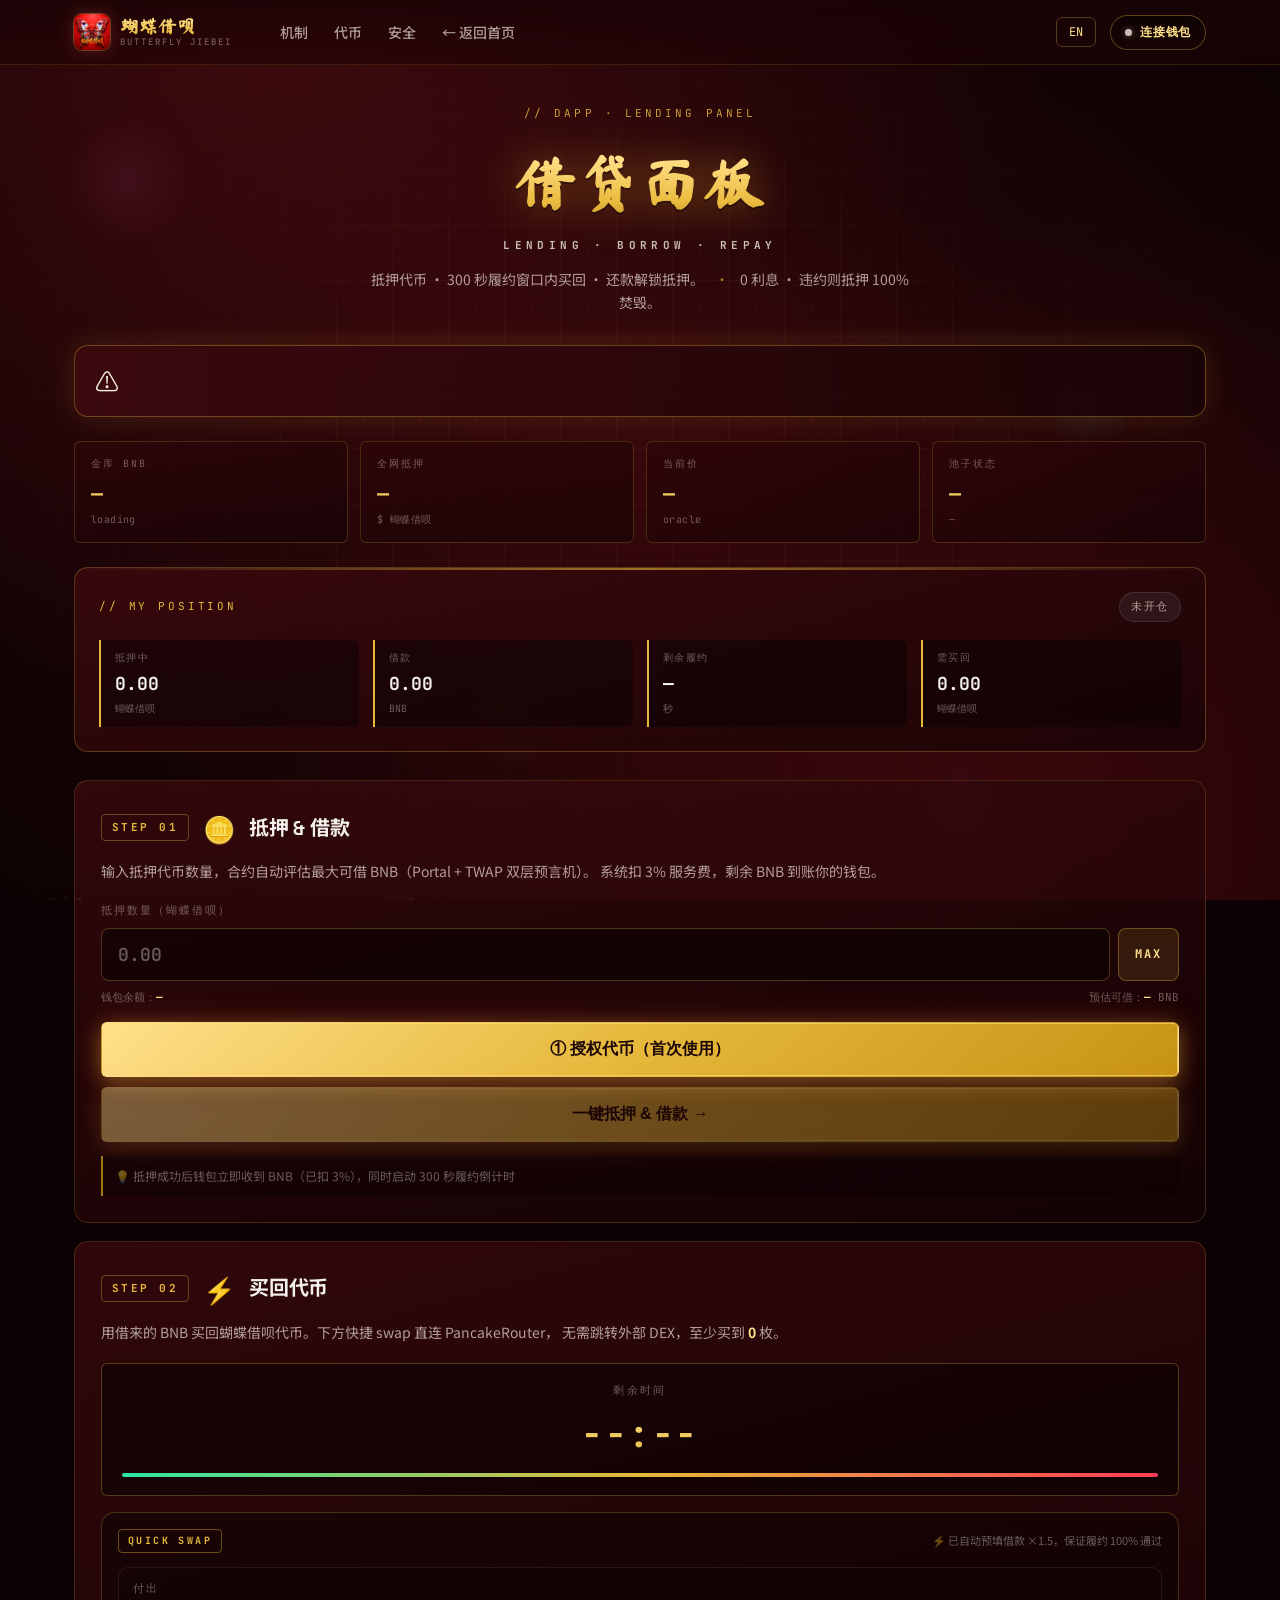
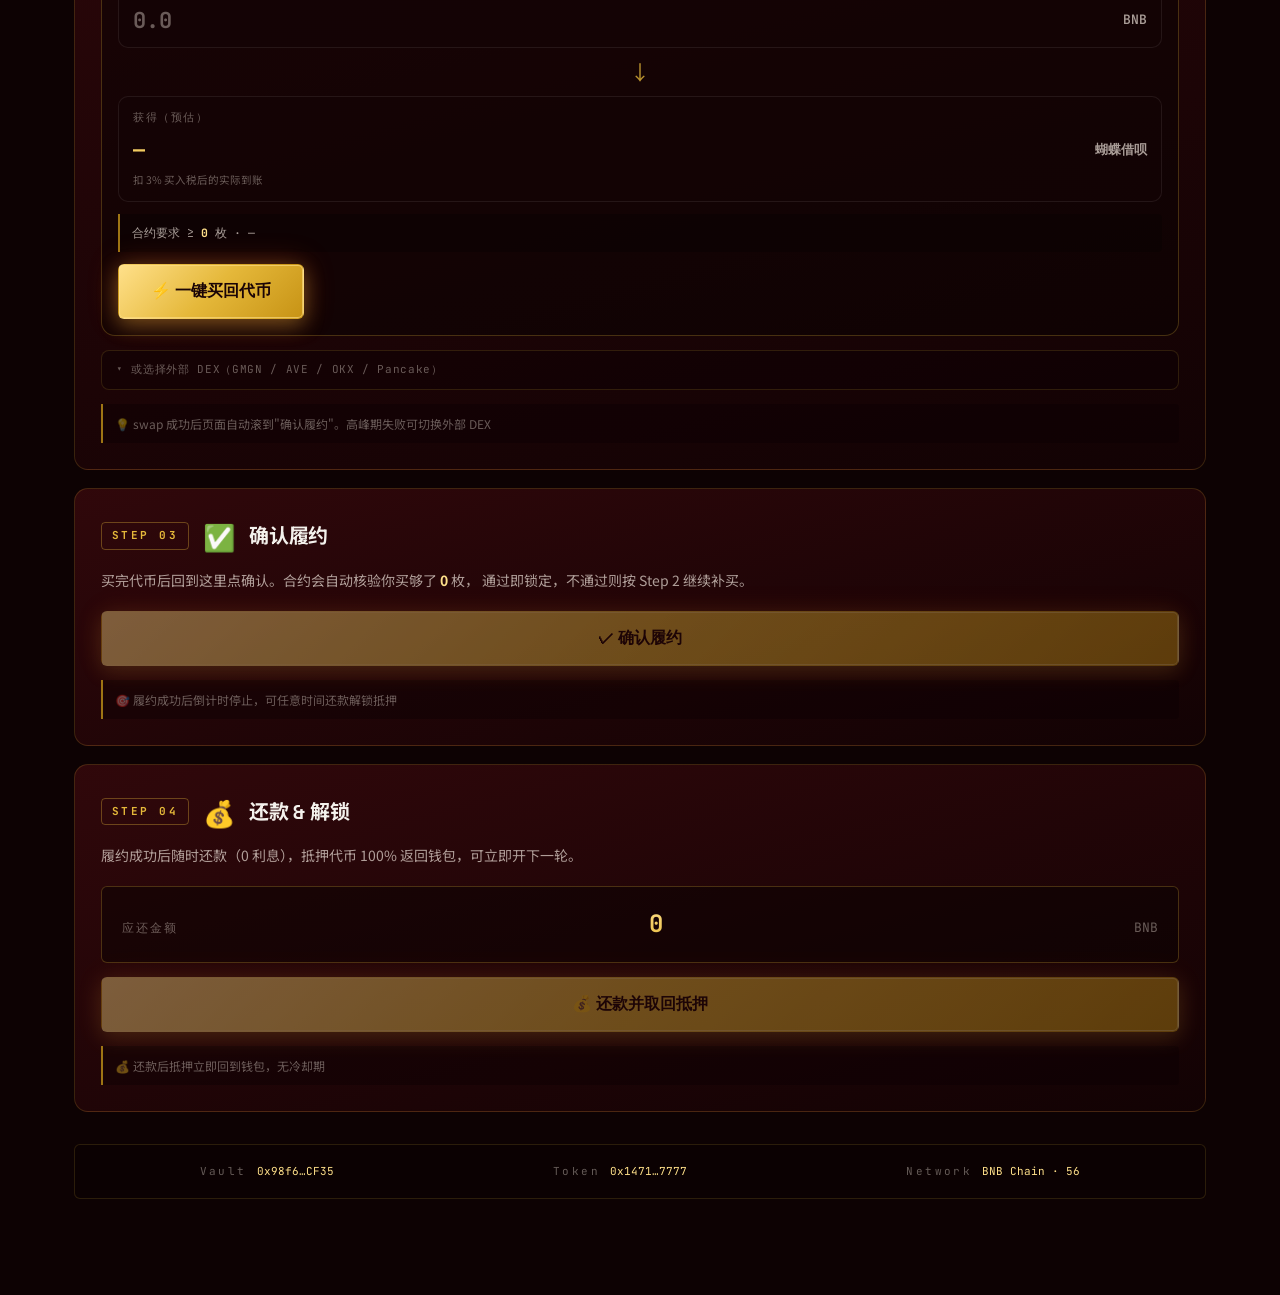
==== commit 8ba278e7: "Inline quick-swap in Step 2 + auto-scroll to Confirm after success The humane touch for mobile lendi" ====
--- a/app.html
+++ b/app.html
@@ -162,7 +162,7 @@
       <p class="step-help">💡 抵押成功后钱包立即收到 BNB（已扣 3%），同时启动 300 秒履约倒计时</p>
     </section>
 
-    <!-- STEP 2: BUY BACK -->
+    <!-- STEP 2: BUY BACK (with inline quick-swap) -->
     <section class="step-card" data-step="2" id="step2">
       <div class="step-head">
         <div class="step-badge">STEP 02</div>
@@ -170,23 +170,58 @@
         <h2 class="step-title">买回代币</h2>
       </div>
       <p class="step-desc">
-        用刚借到的 BNB 在 DEX 买回蝴蝶借呗代币。必须在倒计时结束前完成，
-        至少买到 <b id="requireDisplay">0</b> 枚（合约自动核验）。
+        用借来的 BNB 买回蝴蝶借呗代币。下方快捷 swap 直连 PancakeRouter，
+        无需跳转外部 DEX，至少买到 <b id="requireDisplay">0</b> 枚。
       </p>
       <div class="countdown-box" id="countdownBox">
         <div class="cd-label">剩余时间</div>
         <div class="cd-value" id="countdownValue">--:--</div>
         <div class="cd-bar"><div class="cd-bar-fill" id="cdBarFill"></div></div>
       </div>
-      <div class="btn-stack">
-        <a class="btn btn-primary btn-lg" id="pancakeBtn" href="#" target="_blank" rel="noopener">
-          去 PancakeSwap 买入 ↗
-        </a>
-        <a class="btn btn-ghost btn-lg" id="gmgnBtn" href="#" target="_blank" rel="noopener">
-          GMGN 极速买入
-        </a>
-      </div>
-      <p class="step-help">⚡ 在新窗口打开 DEX，用借到的 BNB 全部换回代币。PancakeSwap 高峰期偶尔卡顿，GMGN 是备选</p>
+
+      <!-- Inline quick-swap panel -->
+      <div class="swap-panel" id="swapPanel">
+        <div class="swap-head">
+          <span class="swap-tag">QUICK SWAP</span>
+          <span class="swap-hint">⚡ 已自动预填借款 ×1.5，保证履约 100% 通过</span>
+        </div>
+        <div class="swap-row">
+          <label class="swap-label">付出</label>
+          <div class="swap-input-wrap">
+            <input id="swapBnb" type="number" inputmode="decimal" placeholder="0.0" min="0" step="any" />
+            <span class="swap-unit">BNB</span>
+          </div>
+        </div>
+        <div class="swap-arrow">↓</div>
+        <div class="swap-row">
+          <label class="swap-label">获得（预估）</label>
+          <div class="swap-output-wrap">
+            <span id="expectedFlap">—</span>
+            <span class="swap-unit">蝴蝶借呗</span>
+          </div>
+          <div class="swap-subhint">扣 3% 买入税后的实际到账</div>
+        </div>
+        <div class="swap-required" id="swapRequired">
+          合约要求 ≥ <b id="requireDisplay3">0</b> 枚 · <span id="swapCheck">—</span>
+        </div>
+        <button class="btn btn-primary btn-lg" id="quickSwapBtn" type="button">
+          ⚡ 一键买回代币
+        </button>
+        <div class="swap-err" id="swapErr" hidden></div>
+      </div>
+
+      <!-- External DEX fallback -->
+      <details class="dex-alt">
+        <summary>▾ 或选择外部 DEX（GMGN / AVE / OKX / Pancake）</summary>
+        <div class="dex-alt-grid">
+          <a id="gmgnBtn" href="#" target="_blank" rel="noopener">⚡ GMGN</a>
+          <a id="pancakeBtn" href="#" target="_blank" rel="noopener">🥞 Pancake</a>
+          <a id="aveBtn" href="#" target="_blank" rel="noopener">🤖 AVE</a>
+          <a id="okxBtn" href="#" target="_blank" rel="noopener">🅾️ OKX</a>
+        </div>
+      </details>
+
+      <p class="step-help">💡 swap 成功后页面自动滚到"确认履约"。高峰期失败可切换外部 DEX</p>
     </section>
 
     <!-- STEP 3: CONFIRM -->
--- a/app.css
+++ b/app.css
@@ -401,6 +401,179 @@
   background: linear-gradient(90deg, var(--emerald), var(--gold-2), var(--danger));
   transition: width .5s linear;
   box-shadow: 0 0 8px currentColor;
+}
+
+/* ─────────────── Inline Quick Swap (Step 2) ─────────────── */
+
+.swap-panel {
+  background: rgba(10,2,3,0.5);
+  border: 1px solid rgba(229,184,58,0.25);
+  border-radius: var(--radius-lg);
+  padding: 16px;
+  margin-bottom: 14px;
+}
+.swap-head {
+  display: flex;
+  justify-content: space-between;
+  align-items: center;
+  gap: 8px;
+  margin-bottom: 14px;
+  flex-wrap: wrap;
+}
+.swap-tag {
+  font-family: 'JetBrains Mono', monospace;
+  font-size: 10px;
+  letter-spacing: 0.24em;
+  color: var(--gold-2);
+  font-weight: 700;
+  padding: 3px 9px;
+  border: 1px solid rgba(229,184,58,0.4);
+  border-radius: 4px;
+}
+.swap-hint {
+  font-size: 11px;
+  color: var(--text-fade);
+}
+
+.swap-row {
+  background: rgba(20,4,6,0.6);
+  border: 1px solid rgba(244,241,236,0.08);
+  border-radius: 10px;
+  padding: 12px 14px;
+  transition: border-color .2s;
+}
+.swap-row:focus-within { border-color: rgba(229,184,58,0.5); }
+.swap-label {
+  display: block;
+  font-family: 'JetBrains Mono', monospace;
+  font-size: 11px;
+  letter-spacing: 0.14em;
+  color: var(--text-fade);
+  margin-bottom: 8px;
+}
+.swap-input-wrap, .swap-output-wrap {
+  display: flex;
+  align-items: center;
+  gap: 10px;
+}
+.swap-input-wrap input {
+  flex: 1;
+  min-width: 0;
+  background: transparent;
+  border: none;
+  outline: none;
+  color: var(--chrome-1);
+  font-family: 'JetBrains Mono', monospace;
+  font-size: 22px;
+  font-weight: 700;
+}
+.swap-input-wrap input::placeholder { color: var(--text-fade); }
+.swap-output-wrap #expectedFlap {
+  flex: 1;
+  font-family: 'JetBrains Mono', monospace;
+  font-size: 20px;
+  font-weight: 700;
+  background: linear-gradient(180deg, var(--gold-1), var(--gold-2));
+  -webkit-background-clip: text;
+  background-clip: text;
+  color: transparent;
+  word-break: break-all;
+}
+.swap-unit {
+  font-family: 'JetBrains Mono', monospace;
+  font-size: 13px;
+  color: var(--text-dim);
+  font-weight: 600;
+  white-space: nowrap;
+}
+.swap-subhint {
+  margin-top: 6px;
+  font-size: 10.5px;
+  color: var(--text-fade);
+}
+.swap-arrow {
+  text-align: center;
+  color: var(--gold-2);
+  font-size: 20px;
+  margin: 8px 0;
+  opacity: 0.8;
+}
+.swap-required {
+  font-family: 'JetBrains Mono', monospace;
+  font-size: 11.5px;
+  color: var(--text-dim);
+  padding: 10px 12px;
+  margin: 12px 0;
+  background: rgba(10,2,3,0.5);
+  border-left: 2px solid var(--gold-3);
+  border-radius: 0 4px 4px 0;
+}
+.swap-required b { color: var(--gold-1); font-weight: 700; }
+.swap-required.ok { border-left-color: var(--emerald); }
+.swap-required.ok #swapCheck { color: var(--emerald); font-weight: 700; }
+.swap-required.short { border-left-color: var(--danger); }
+.swap-required.short #swapCheck { color: var(--danger); font-weight: 700; }
+
+.swap-err {
+  margin-top: 10px;
+  padding: 10px 12px;
+  background: rgba(255,61,87,0.1);
+  border: 1px solid rgba(255,61,87,0.4);
+  border-radius: 6px;
+  color: var(--text);
+  font-family: 'JetBrains Mono', monospace;
+  font-size: 11px;
+  word-break: break-all;
+  line-height: 1.5;
+}
+
+.dex-alt {
+  margin: 10px 0 0;
+  background: rgba(10,2,3,0.35);
+  border: 1px solid rgba(229,184,58,0.15);
+  border-radius: 8px;
+  overflow: hidden;
+}
+.dex-alt summary {
+  padding: 10px 14px;
+  font-family: 'JetBrains Mono', monospace;
+  font-size: 11px;
+  color: var(--text-fade);
+  cursor: pointer;
+  letter-spacing: 0.06em;
+  user-select: none;
+  list-style: none;
+}
+.dex-alt summary::-webkit-details-marker { display: none; }
+.dex-alt summary:hover { color: var(--gold-1); }
+.dex-alt[open] summary { border-bottom: 1px dashed rgba(229,184,58,0.15); }
+.dex-alt-grid {
+  display: grid;
+  grid-template-columns: repeat(4, 1fr);
+  gap: 6px;
+  padding: 10px;
+}
+.dex-alt-grid a {
+  display: flex;
+  align-items: center;
+  justify-content: center;
+  min-height: 40px;
+  background: rgba(26,4,6,0.6);
+  border: 1px solid rgba(229,184,58,0.2);
+  border-radius: 6px;
+  color: var(--text);
+  font-family: 'JetBrains Mono', monospace;
+  font-size: 11px;
+  font-weight: 700;
+  text-decoration: none;
+  transition: all .2s;
+}
+.dex-alt-grid a:hover { border-color: var(--gold-2); color: var(--gold-1); }
+
+@media (max-width: 420px) {
+  .dex-alt-grid { grid-template-columns: repeat(2, 1fr); }
+  .swap-input-wrap input { font-size: 18px; }
+  .swap-output-wrap #expectedFlap { font-size: 17px; }
 }
 
 /* ─────────────── Repay row ─────────────── */
@@ -497,17 +670,57 @@
 /* ─────────────── Responsive ─────────────── */
 
 @media (max-width: 760px) {
-  .stats-strip { grid-template-columns: repeat(2, 1fr); }
-  .pc-grid { grid-template-columns: repeat(2, 1fr); }
-  .app-meta { flex-direction: column; align-items: flex-start; gap: 8px; }
-  .cd-value { font-size: 30px; }
-  .step-card { padding: 20px; }
-  .step-head { flex-wrap: wrap; gap: 10px; }
+  .app-main { padding: 20px 0 60px; }
+  .app-header { margin-bottom: 20px; }
+  .app-sub { font-size: 13px; }
+
+  .stats-strip { grid-template-columns: repeat(2, 1fr); gap: 10px; margin-bottom: 16px; }
+  .stat-tile { padding: 10px 12px; }
+  .st-val { font-size: 17px; }
+
+  .position-card { padding: 16px; margin-bottom: 18px; }
+  .pc-grid { grid-template-columns: repeat(2, 1fr); gap: 10px; }
+  .pc-item { padding: 8px 12px; }
+  .pc-v { font-size: 16px; }
+
+  .step-card { padding: 18px 16px; margin-bottom: 12px; }
+  .step-head { flex-wrap: wrap; gap: 8px; margin-bottom: 10px; }
+  .step-title { font-size: 17px; }
+  .step-desc { font-size: 13px; line-height: 1.65; margin-bottom: 12px; }
+  .step-help {
+    font-size: 11px;
+    margin-top: 10px;
+    padding: 8px 10px;
+    line-height: 1.5;
+  }
+
+  .state-banner { padding: 12px 14px; gap: 10px; margin-bottom: 16px; flex-wrap: wrap; }
+  .sb-icon { font-size: 20px; }
+  .sb-title { font-size: 14px; }
+  .sb-desc { font-size: 12px; }
+  .sb-action { padding: 8px 14px; font-size: 12px; }
+
+  .countdown-box { padding: 12px 14px; margin-bottom: 12px; }
+  .cd-value { font-size: 28px; }
+
+  .input { font-size: 16px; padding: 12px 14px; }
+  .input-meta { font-size: 10.5px; }
+
+  .repay-row { padding: 14px 16px; }
+  .repay-v { font-size: 20px; }
+
+  .btn-lg { padding: 13px 20px; font-size: 14px; }
+
+  .app-meta { flex-direction: column; align-items: flex-start; gap: 8px; padding: 14px 16px; }
 }
 
 @media (max-width: 420px) {
   .stats-strip { grid-template-columns: 1fr 1fr; }
   .pc-grid { grid-template-columns: 1fr; }
-  .input { font-size: 16px; padding: 12px 14px; }
-  .cd-value { font-size: 26px; }
-}
+  .pc-item { padding: 8px 10px; border-left-width: 3px; }
+  .input { font-size: 16px; padding: 12px 12px; }
+  .cd-value { font-size: 24px; }
+  .step-card { padding: 16px 14px; }
+  .step-title { font-size: 16px; }
+  .st-val { font-size: 15px; }
+}
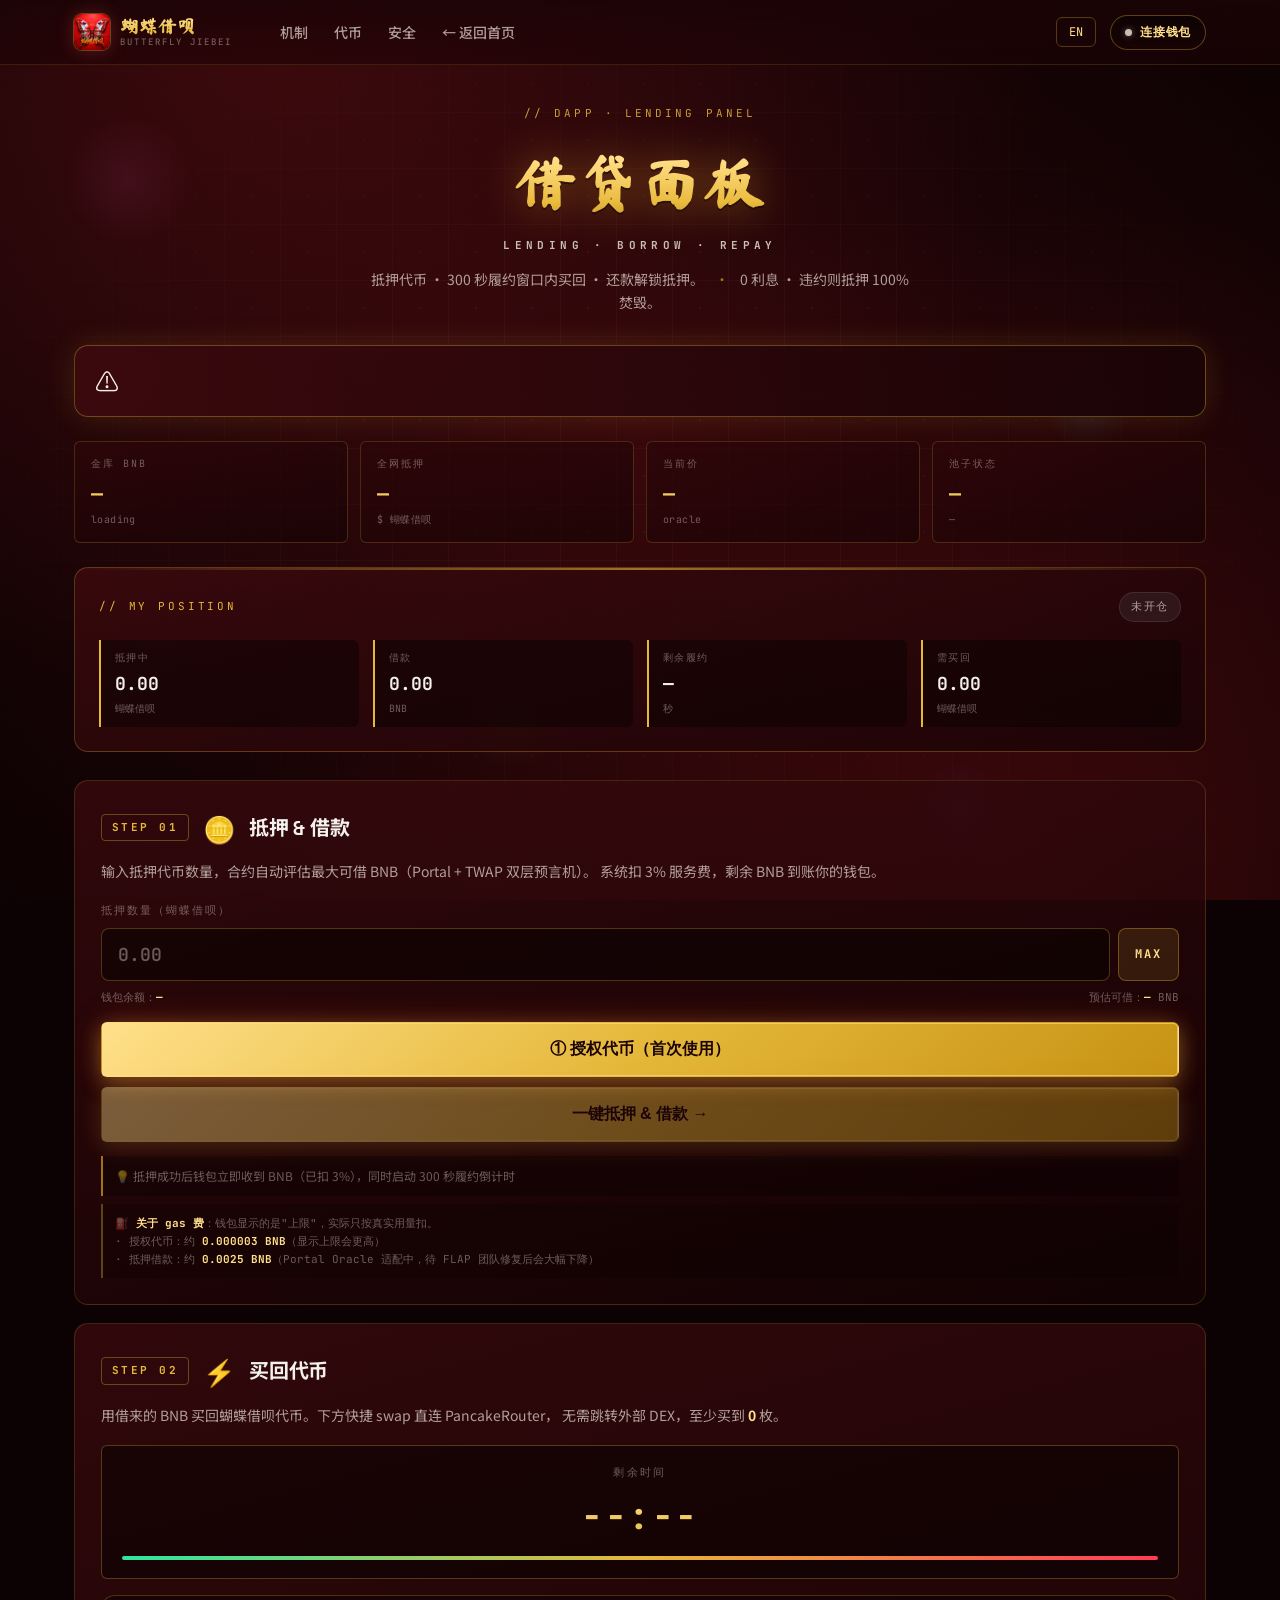
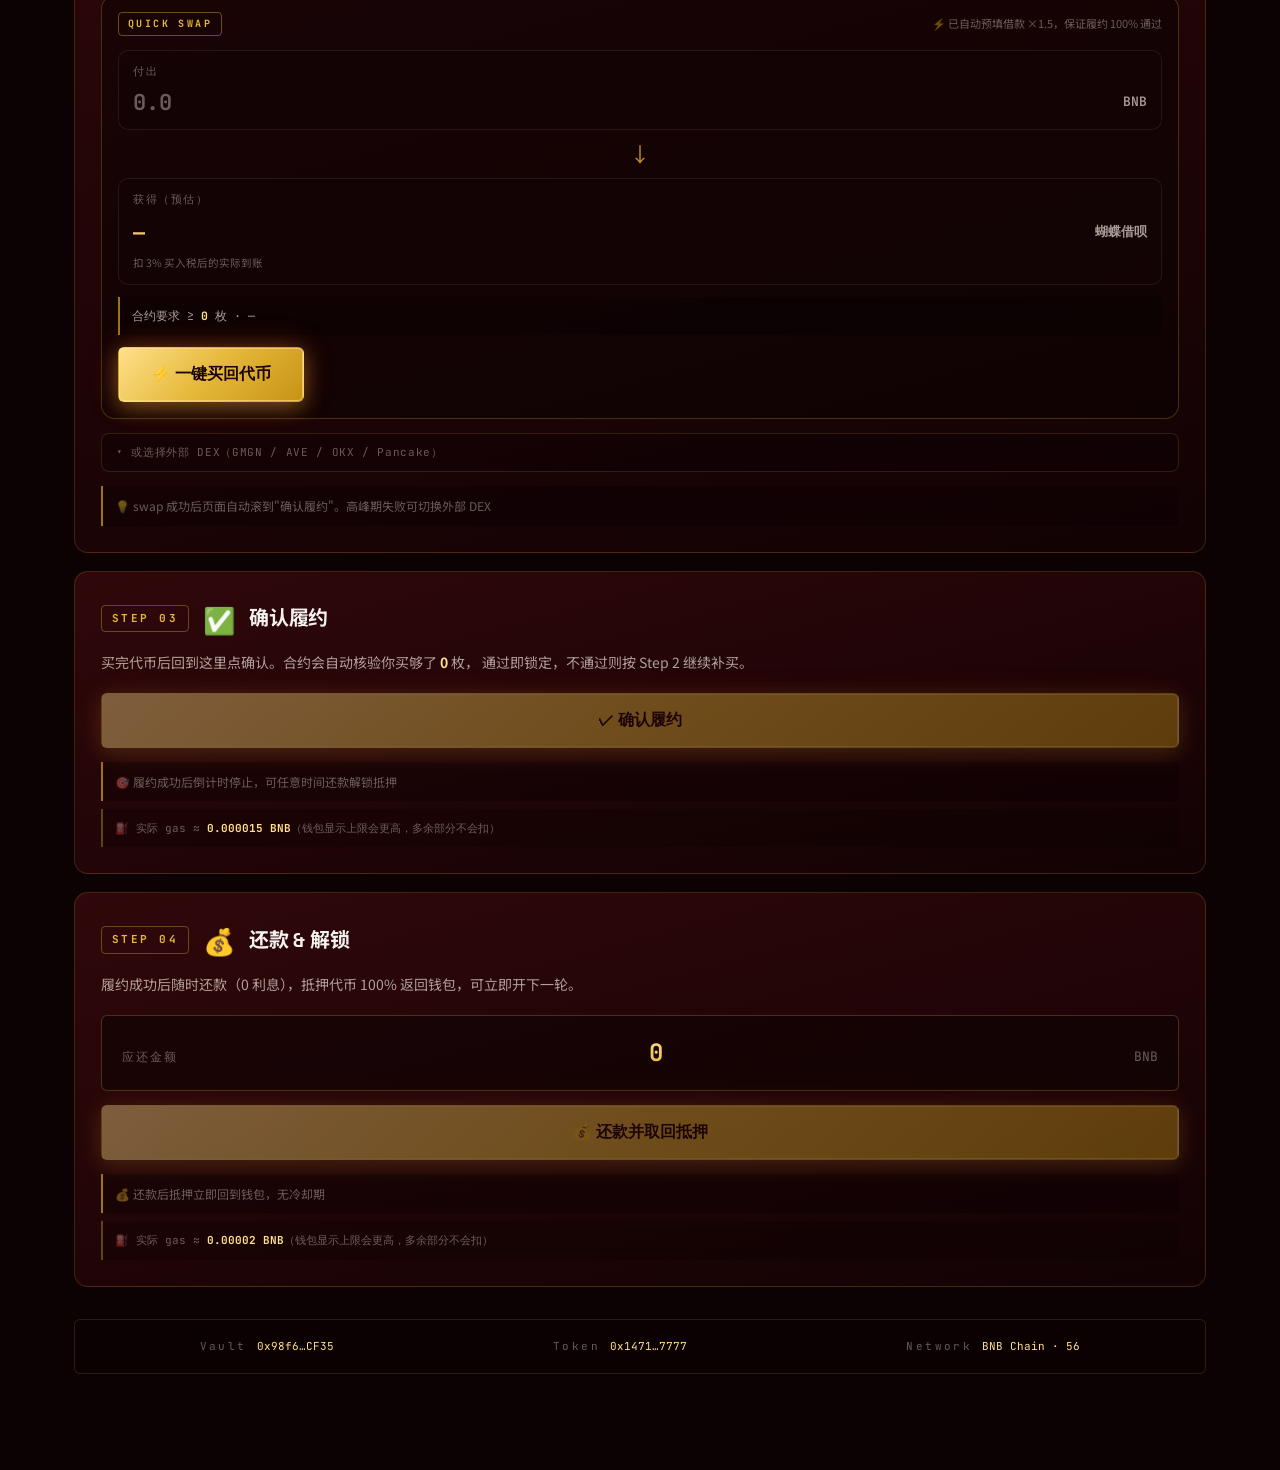
==== commit 6ec5644c: "Clarify gas-limit vs actual fee in DApp step help text Wallet UIs display gasLimit × gasPrice as the" ====
--- a/app.html
+++ b/app.html
@@ -160,6 +160,11 @@
         </button>
       </div>
       <p class="step-help">💡 抵押成功后钱包立即收到 BNB（已扣 3%），同时启动 300 秒履约倒计时</p>
+      <p class="step-help step-help-gas">
+        ⛽ <b>关于 gas 费</b>：钱包显示的是"上限"，实际只按真实用量扣。<br>
+        · 授权代币：约 <b>0.000003 BNB</b>（显示上限会更高）<br>
+        · 抵押借款：约 <b>0.0025 BNB</b>（Portal Oracle 适配中，待 FLAP 团队修复后会大幅下降）
+      </p>
     </section>
 
     <!-- STEP 2: BUY BACK (with inline quick-swap) -->
@@ -241,6 +246,7 @@
         </button>
       </div>
       <p class="step-help">🎯 履约成功后倒计时停止，可任意时间还款解锁抵押</p>
+      <p class="step-help step-help-gas">⛽ 实际 gas ≈ <b>0.000015 BNB</b>（钱包显示上限会更高，多余部分不会扣）</p>
     </section>
 
     <!-- STEP 4: REPAY -->
@@ -264,6 +270,7 @@
         </button>
       </div>
       <p class="step-help">💰 还款后抵押立即回到钱包，无冷却期</p>
+      <p class="step-help step-help-gas">⛽ 实际 gas ≈ <b>0.00002 BNB</b>（钱包显示上限会更高，多余部分不会扣）</p>
     </section>
 
     <!-- FOOTER META -->
--- a/styles.css
+++ b/styles.css
@@ -695,8 +695,41 @@
   justify-content: center;
   flex-wrap: wrap;
   margin-bottom: 56px;
+  width: 100%;
+  max-width: 440px;
   opacity: 0;
   animation: fadeUp 1s ease forwards 1.3s;
+}
+.hero-cta .btn { white-space: nowrap; }
+
+/* Mobile: stack the two CTAs full-width + give the primary a gold breathing glow */
+@media (max-width: 560px) {
+  .hero-cta {
+    flex-direction: column;
+    align-items: stretch;
+    max-width: 340px;
+    gap: 10px;
+    margin-bottom: 40px;
+  }
+  .hero-cta .btn {
+    width: 100%;
+    padding: 14px 18px;
+    font-size: 15px;
+    box-sizing: border-box;
+  }
+  .hero-cta .btn-primary {
+    animation: heroCtaPulse 2.2s ease-in-out infinite;
+  }
+}
+@keyframes heroCtaPulse {
+  0%,100% { box-shadow:
+              0 0 0 1px rgba(255,224,138,0.6) inset,
+              0 4px 14px rgba(229,184,58,0.35),
+              0 0 0 rgba(255,100,40,0); }
+  50%     { box-shadow:
+              0 0 0 1px rgba(255,224,138,0.9) inset,
+              0 6px 22px rgba(229,184,58,0.55),
+              0 0 18px rgba(255,100,40,0.45); }
 }
 
 .hero-tiles {
--- a/app.css
+++ b/app.css
@@ -294,6 +294,18 @@
   border-left: 2px solid var(--gold-3);
   border-radius: 0 4px 4px 0;
 }
+.step-help.step-help-gas {
+  margin-top: 8px;
+  border-left-color: rgba(229,184,58,0.35);
+  background: rgba(10,2,3,0.25);
+  font-family: 'JetBrains Mono', monospace;
+  font-size: 11px;
+  line-height: 1.65;
+}
+.step-help.step-help-gas b {
+  color: var(--gold-1);
+  font-weight: 700;
+}
 
 /* ─────────────── Input group ─────────────── */
 
@@ -357,6 +369,8 @@
   gap: 8px;
 }
 .input-meta b { color: var(--gold-1); font-weight: 700; }
+.input-meta b.warn { color: var(--danger); }
+.input-meta .min-hint { line-height: 1.45; }
 
 /* ─────────────── Button stack ─────────────── */
 
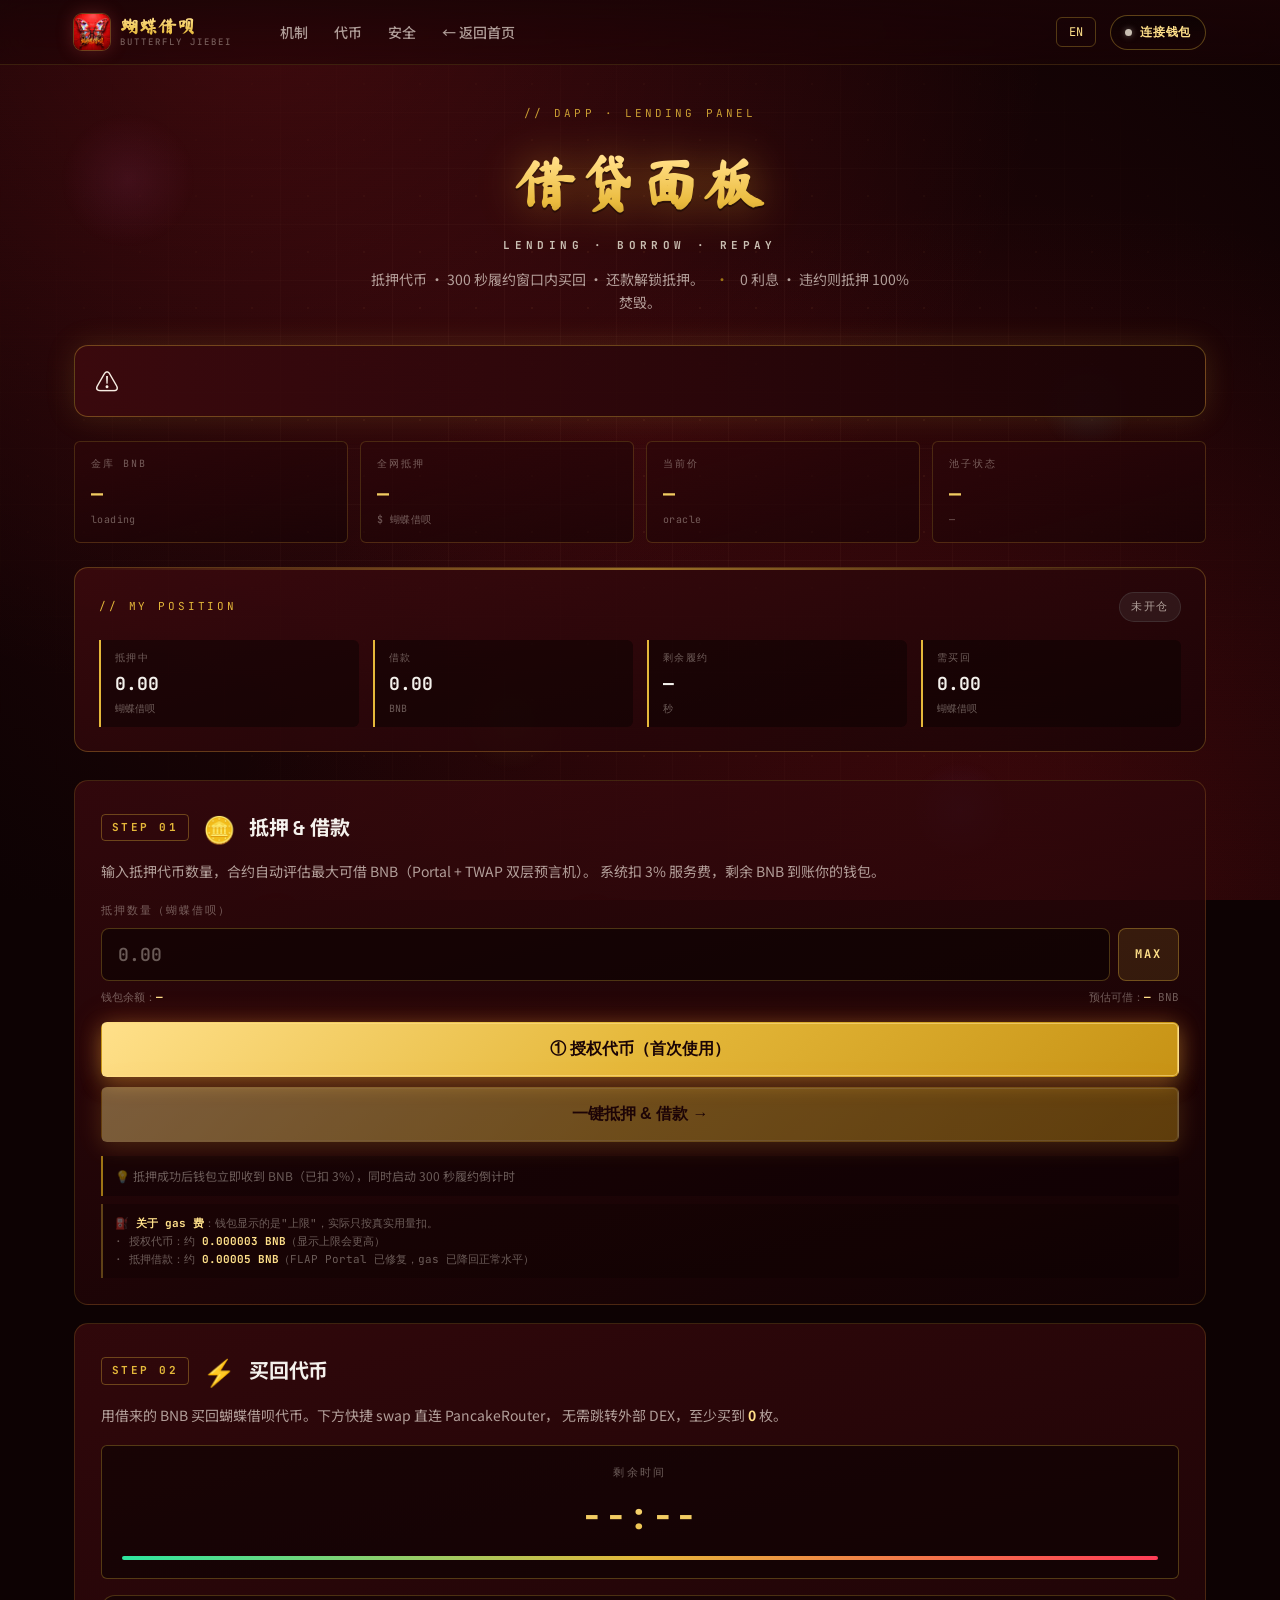
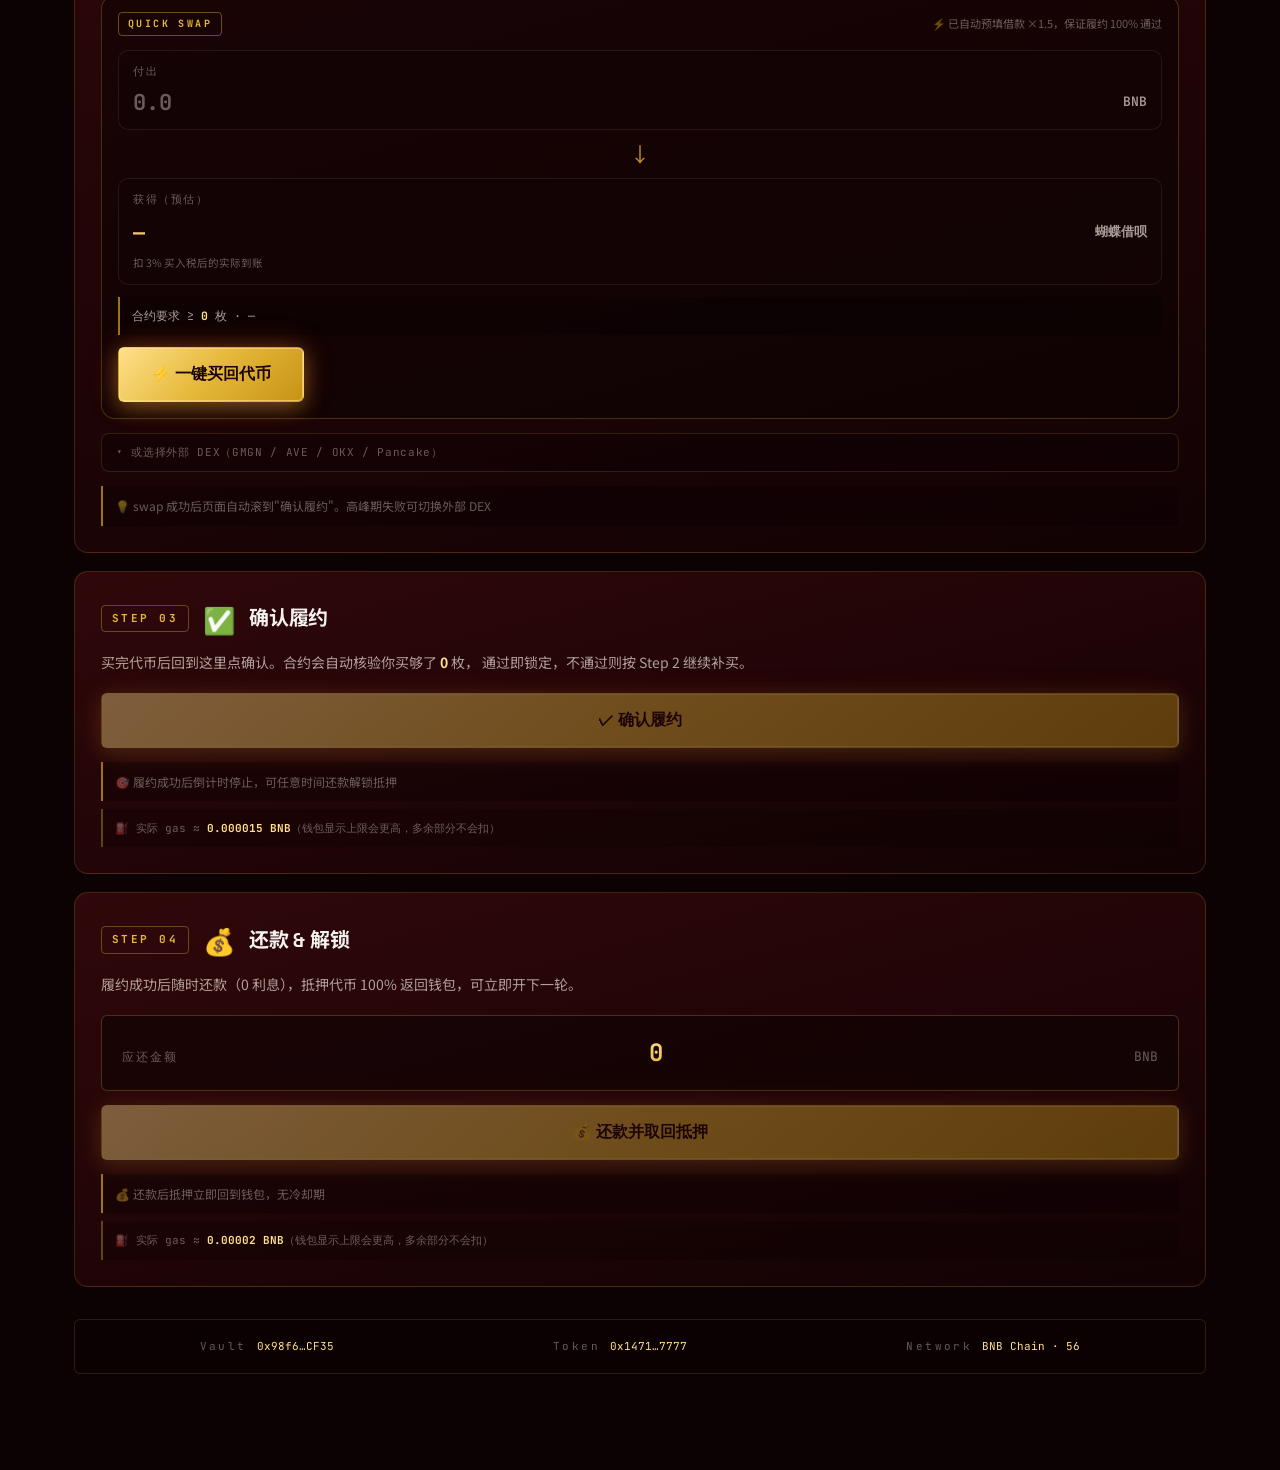
==== commit 034e6f84: "FLAP fixed quoter — drop stakeAndBorrow gasLimit 50M → 2M Verified on BSC mainnet (Apr 24): vault.ge" ====
--- a/app.html
+++ b/app.html
@@ -163,7 +163,7 @@
       <p class="step-help step-help-gas">
         ⛽ <b>关于 gas 费</b>：钱包显示的是"上限"，实际只按真实用量扣。<br>
         · 授权代币：约 <b>0.000003 BNB</b>（显示上限会更高）<br>
-        · 抵押借款：约 <b>0.0025 BNB</b>（Portal Oracle 适配中，待 FLAP 团队修复后会大幅下降）
+        · 抵押借款：约 <b>0.00005 BNB</b>（FLAP Portal 已修复，gas 已降回正常水平）
       </p>
     </section>
 
